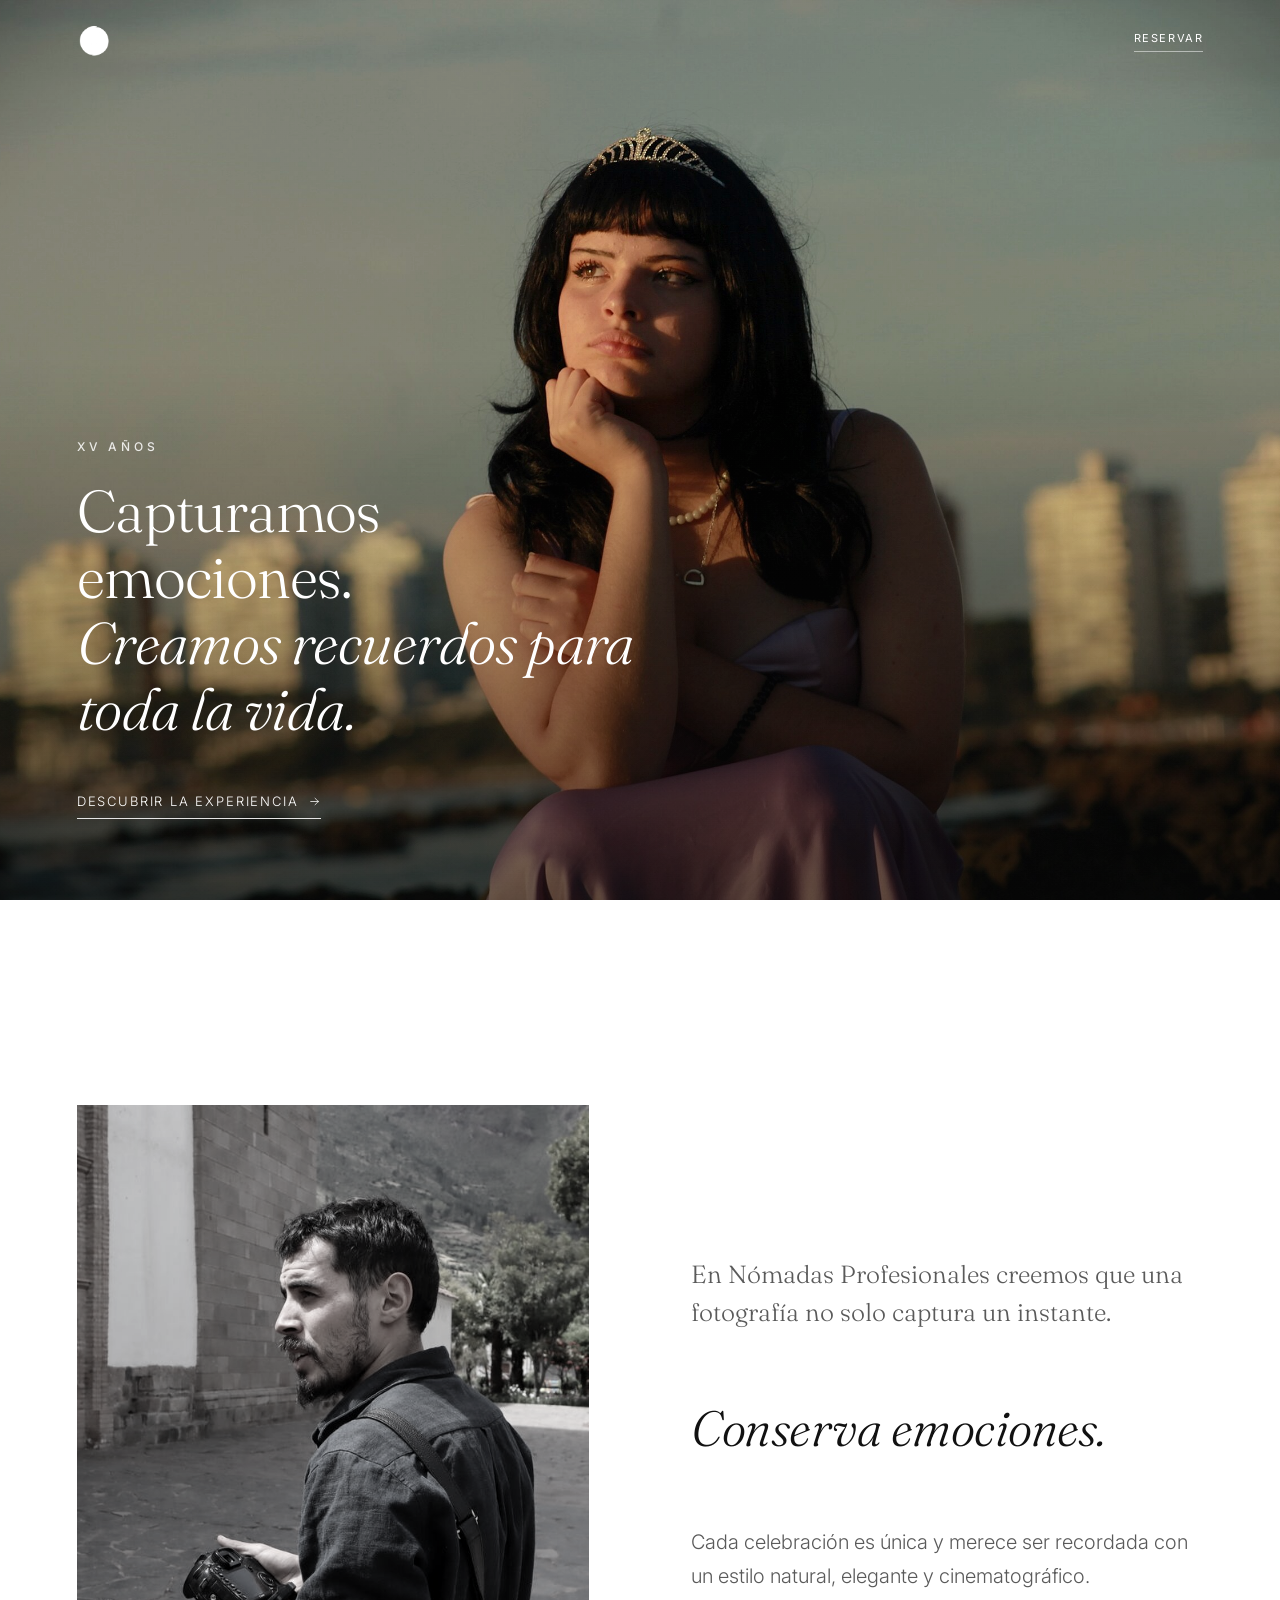
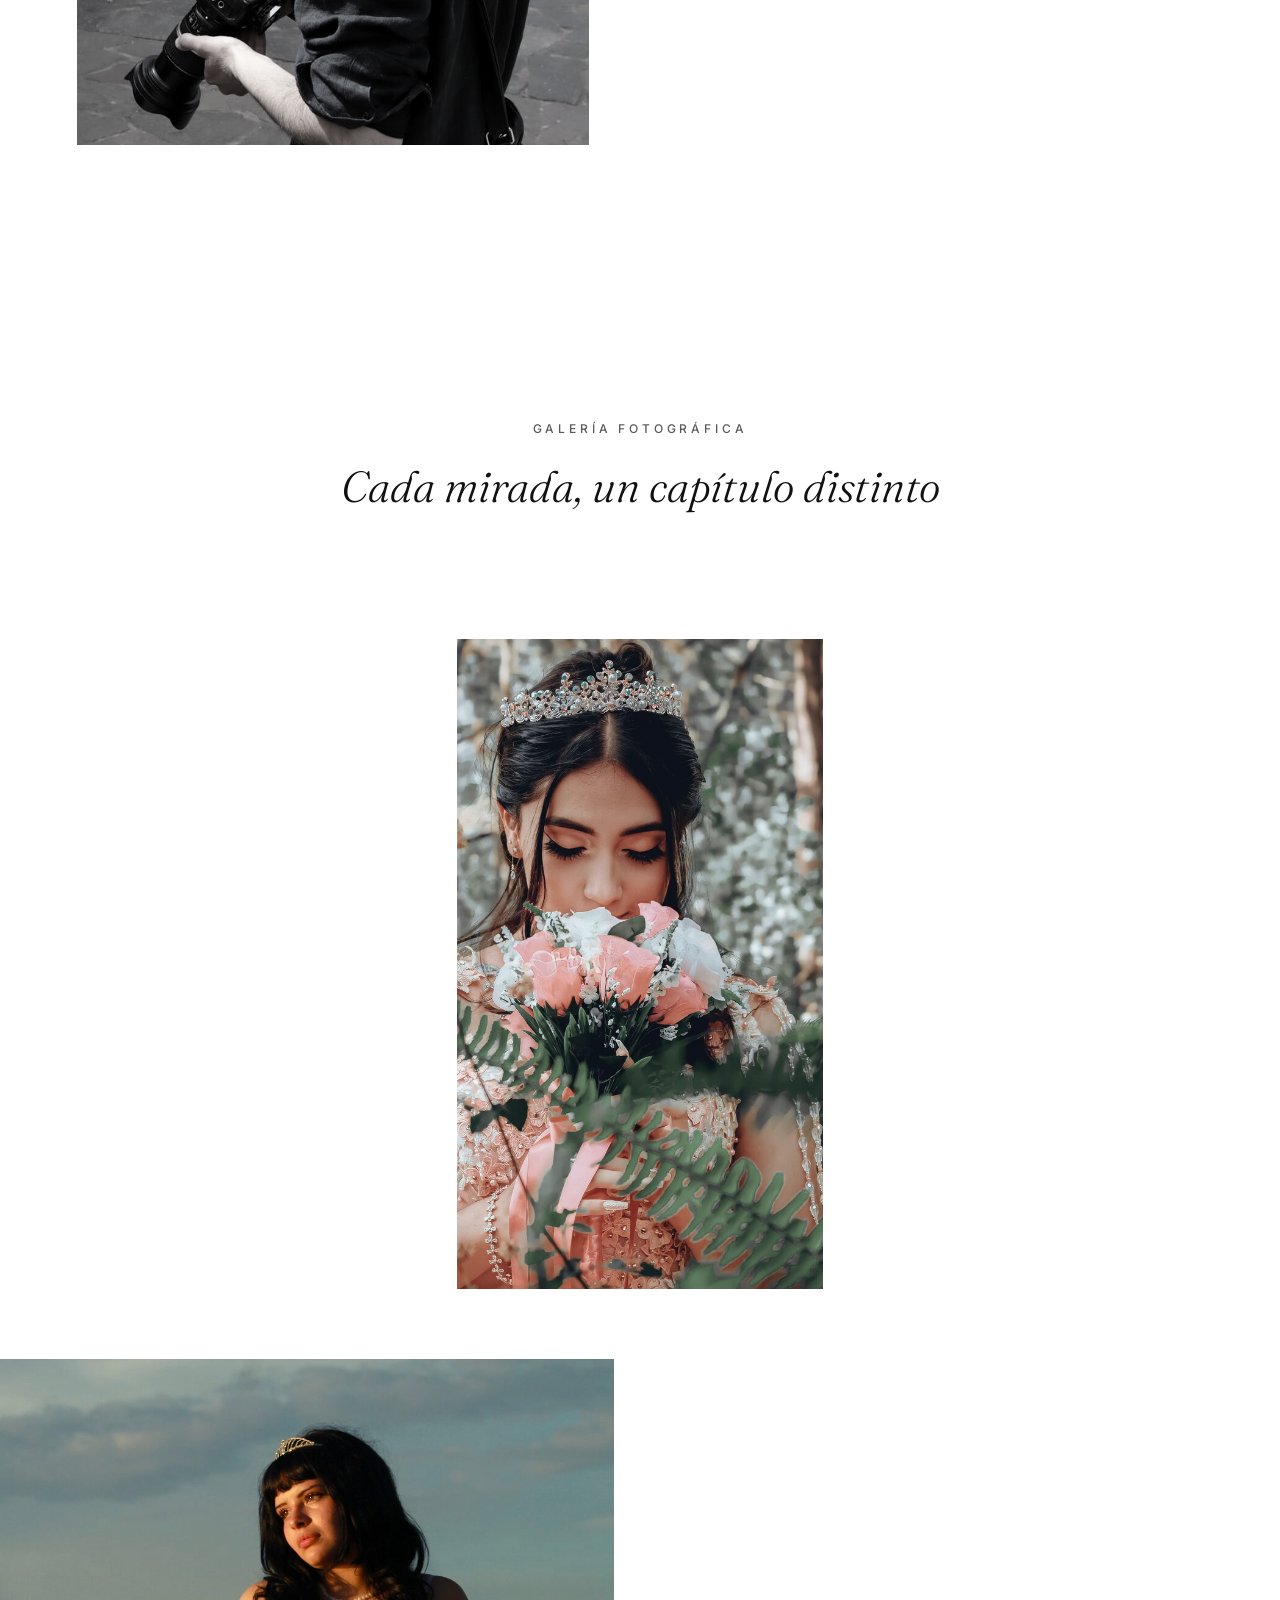
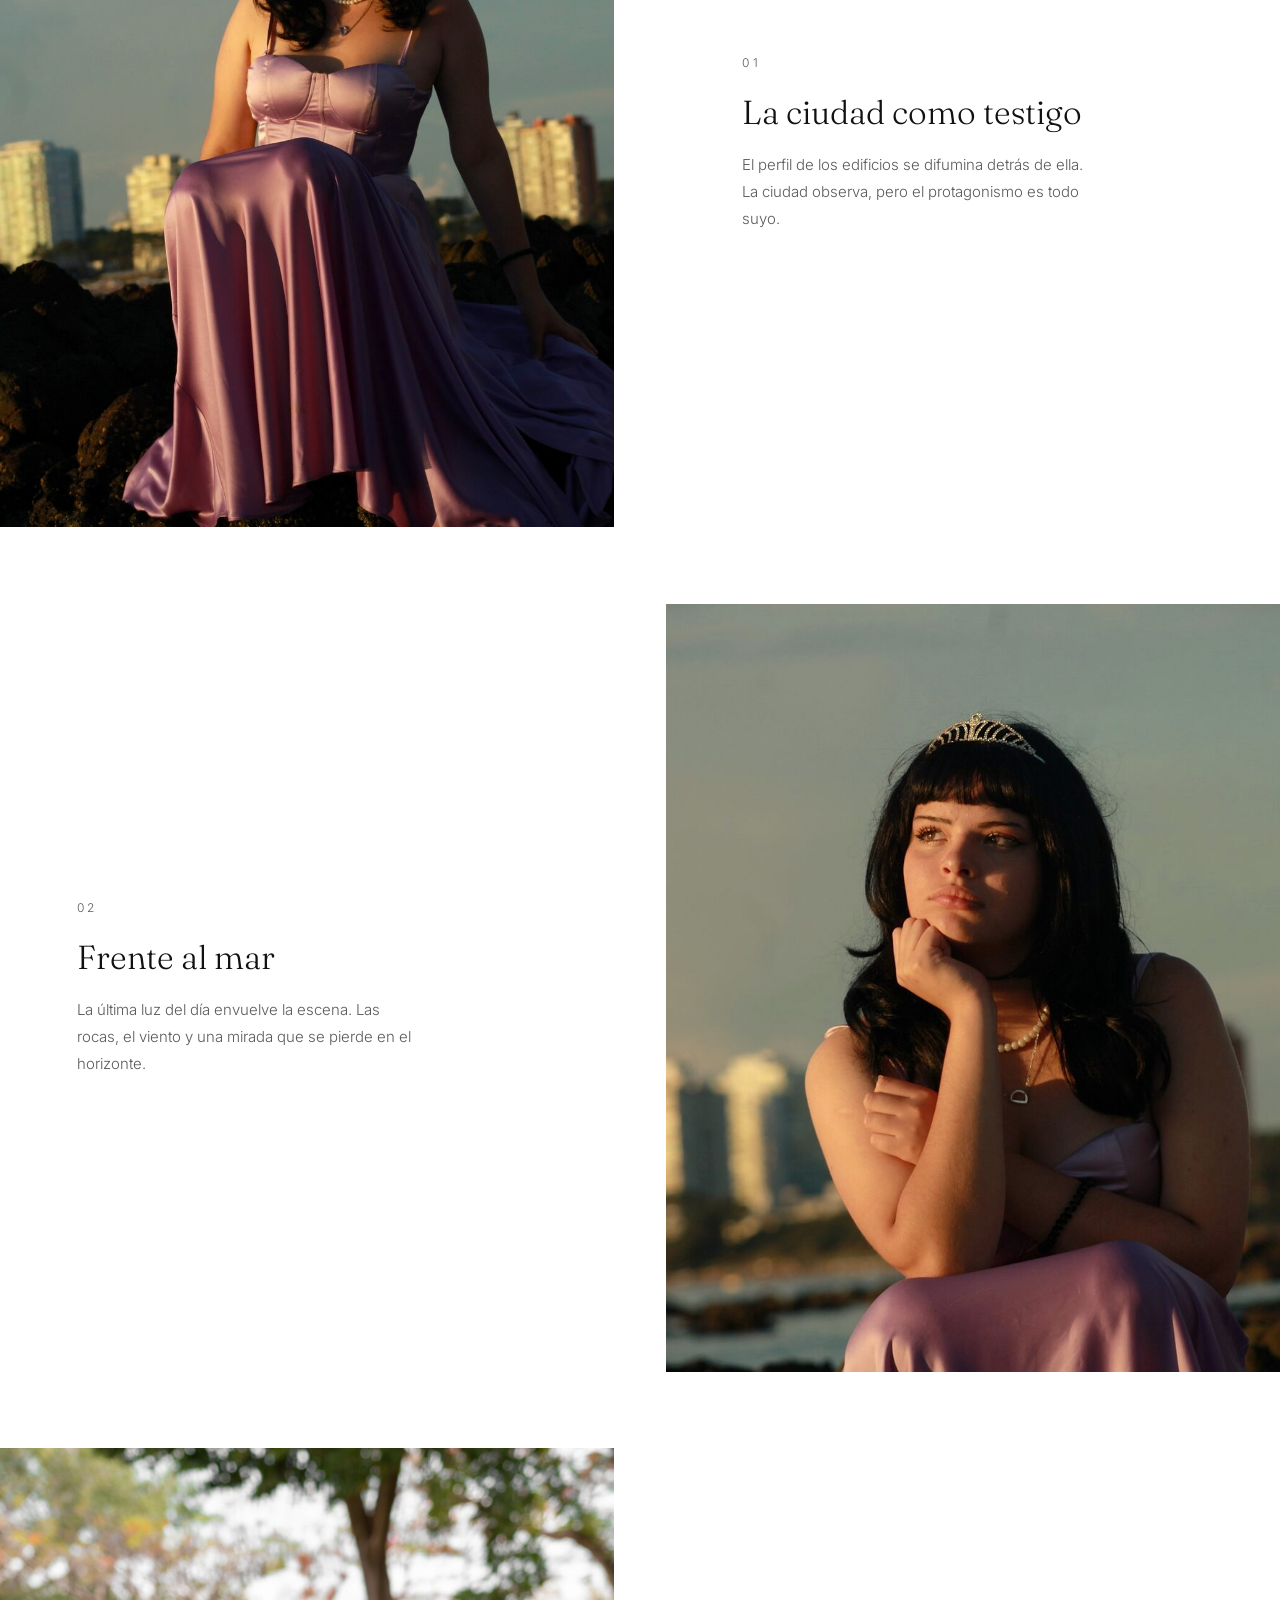
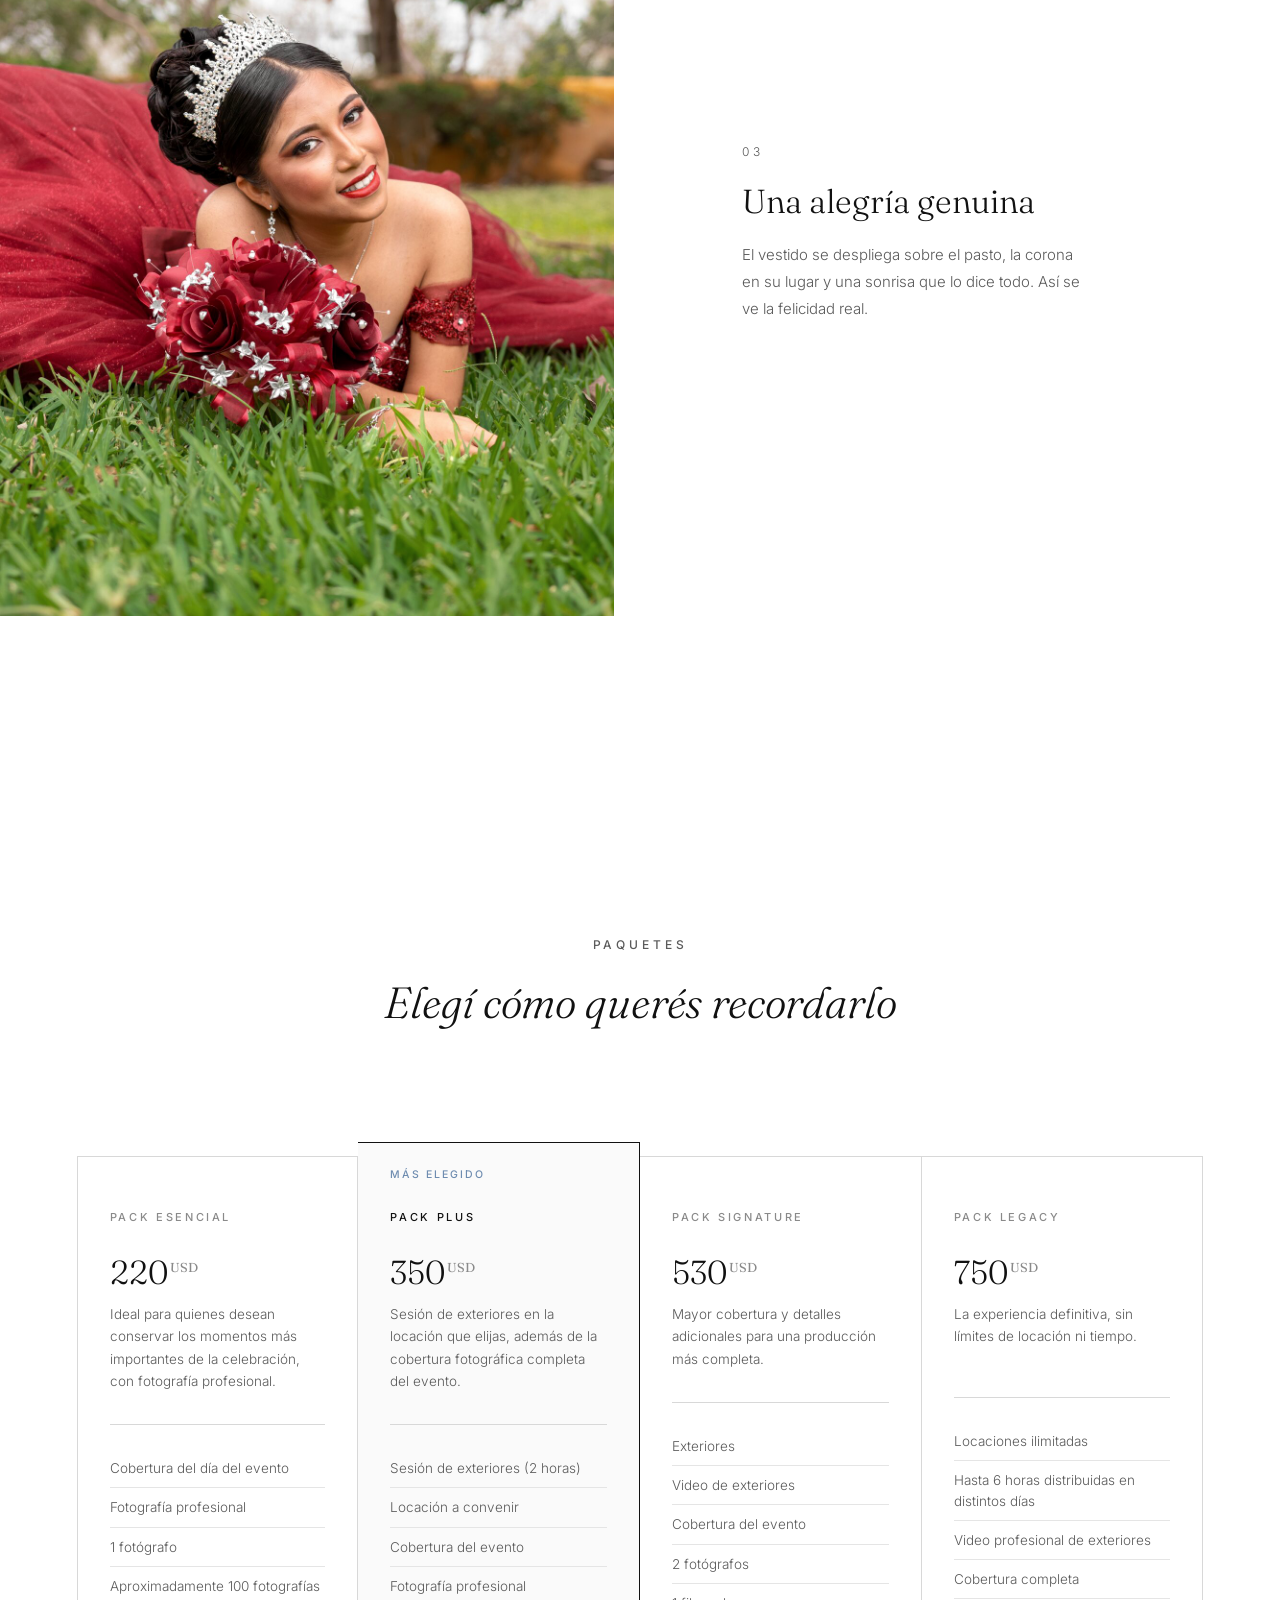
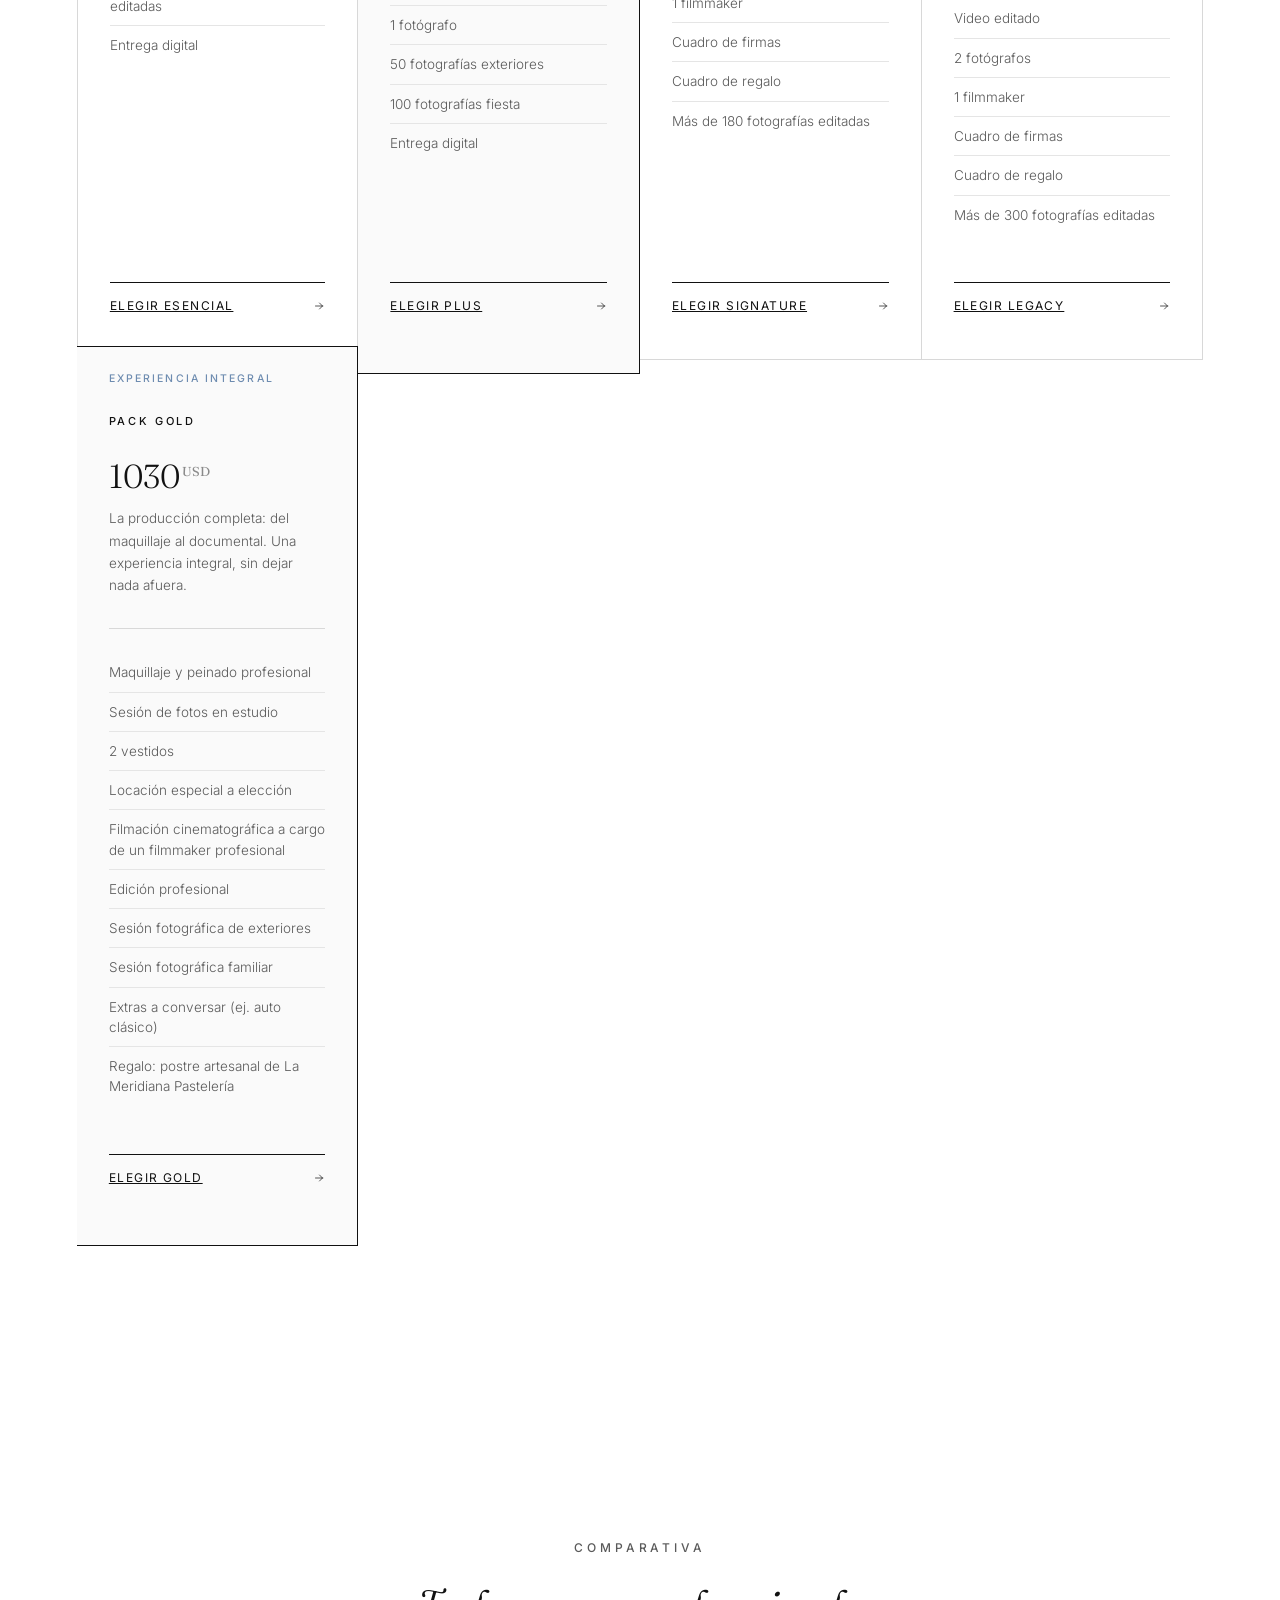
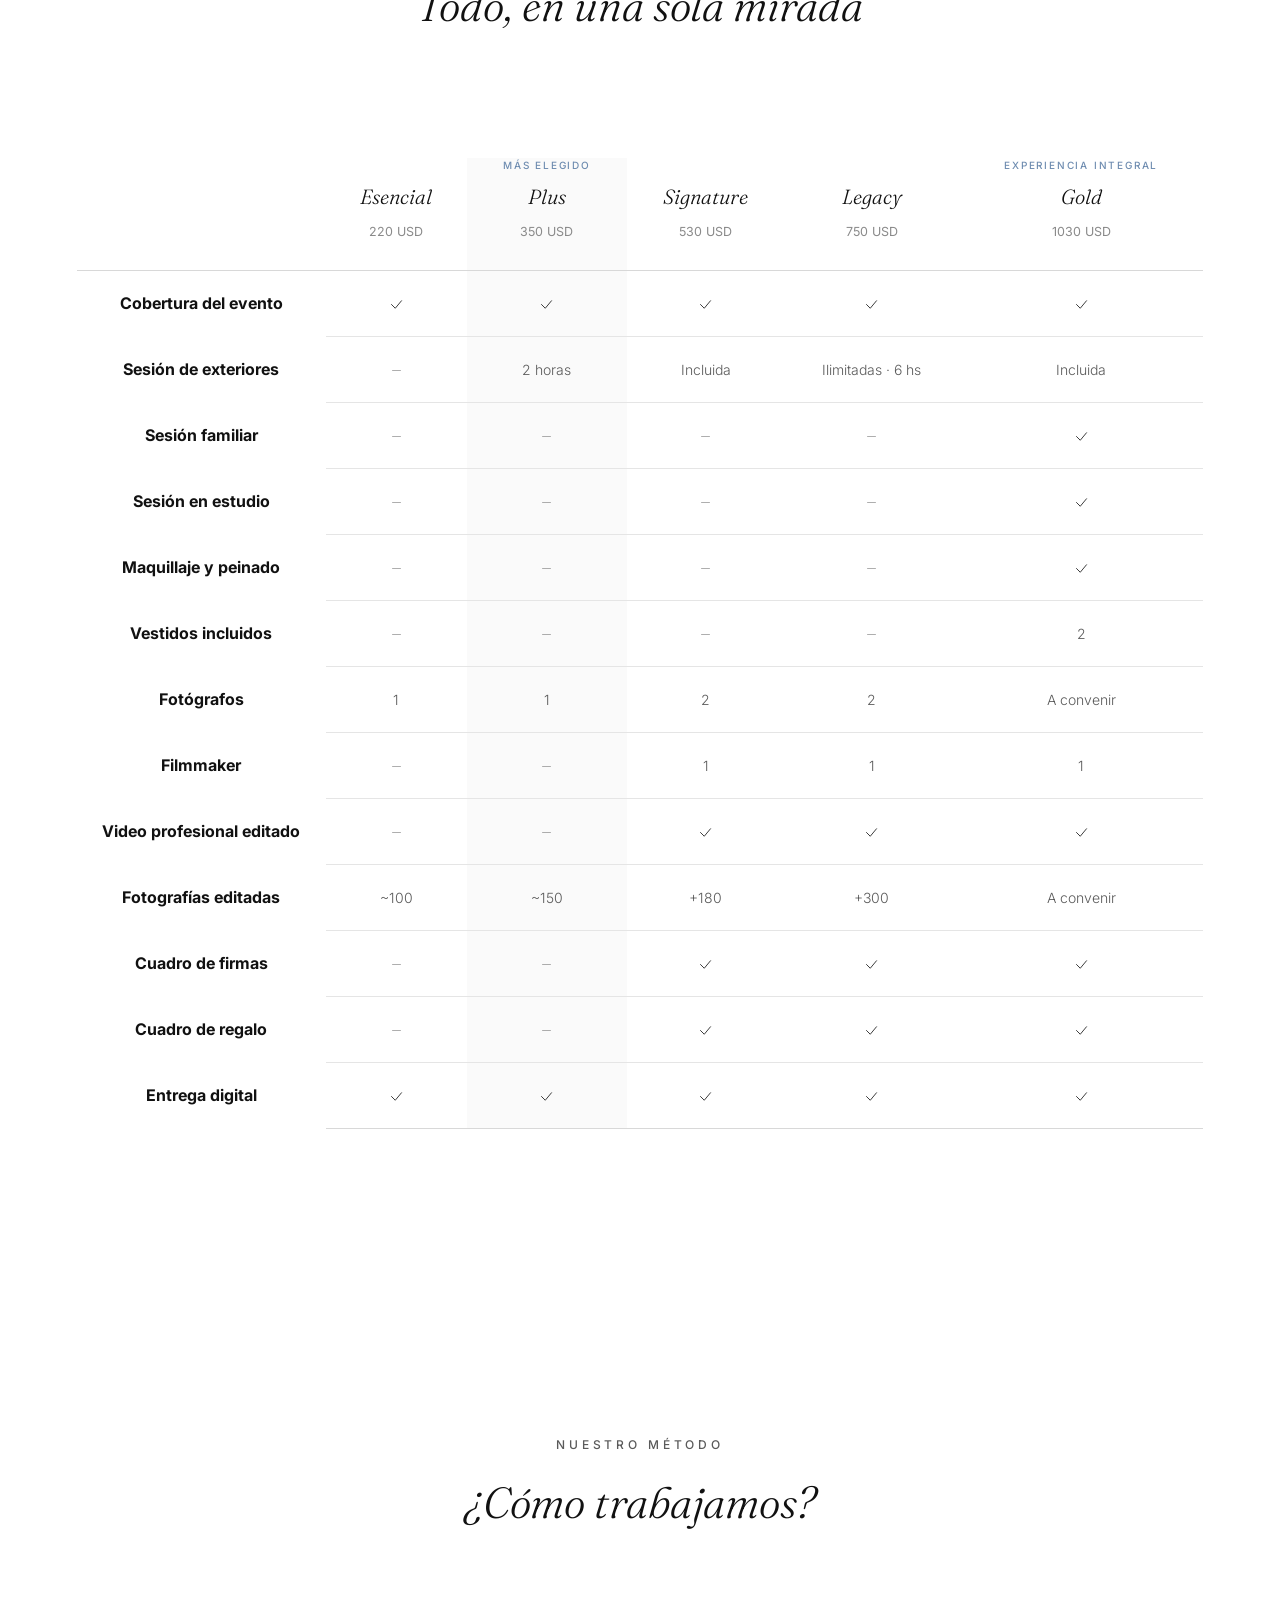
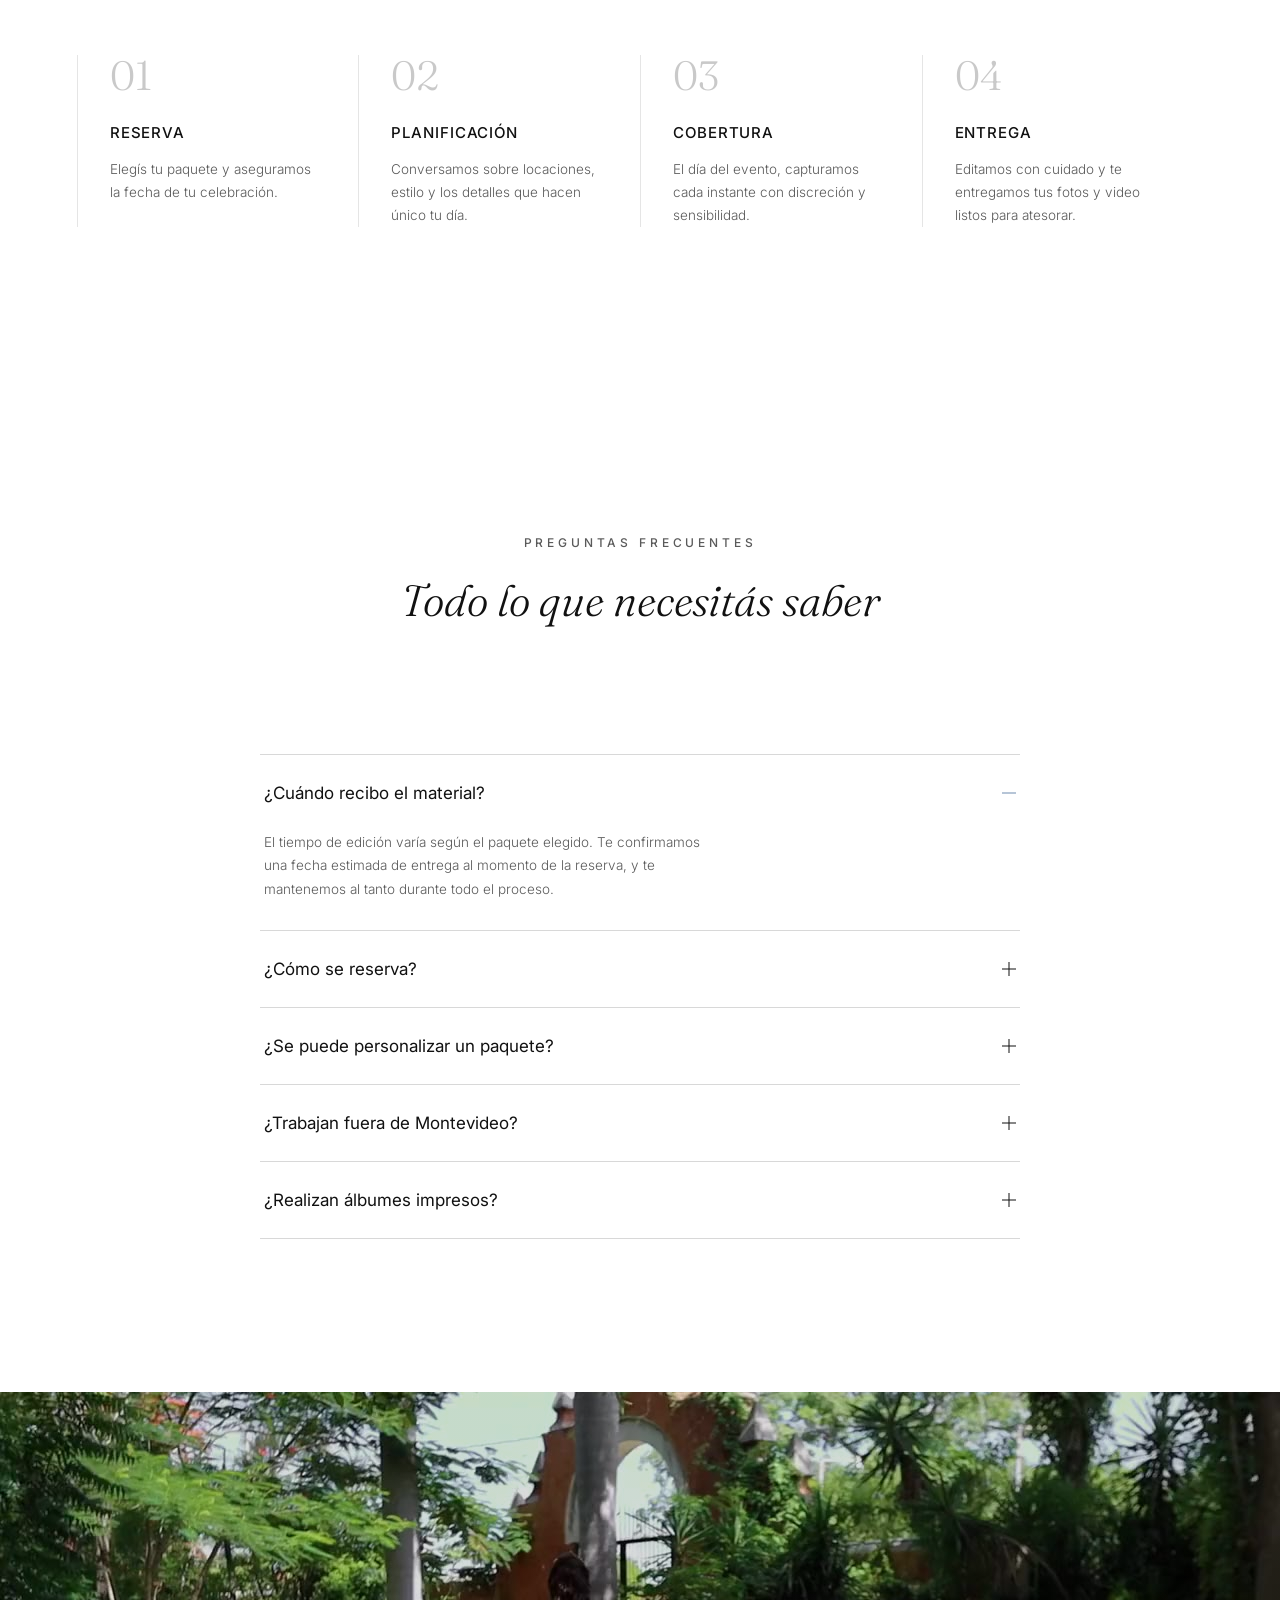
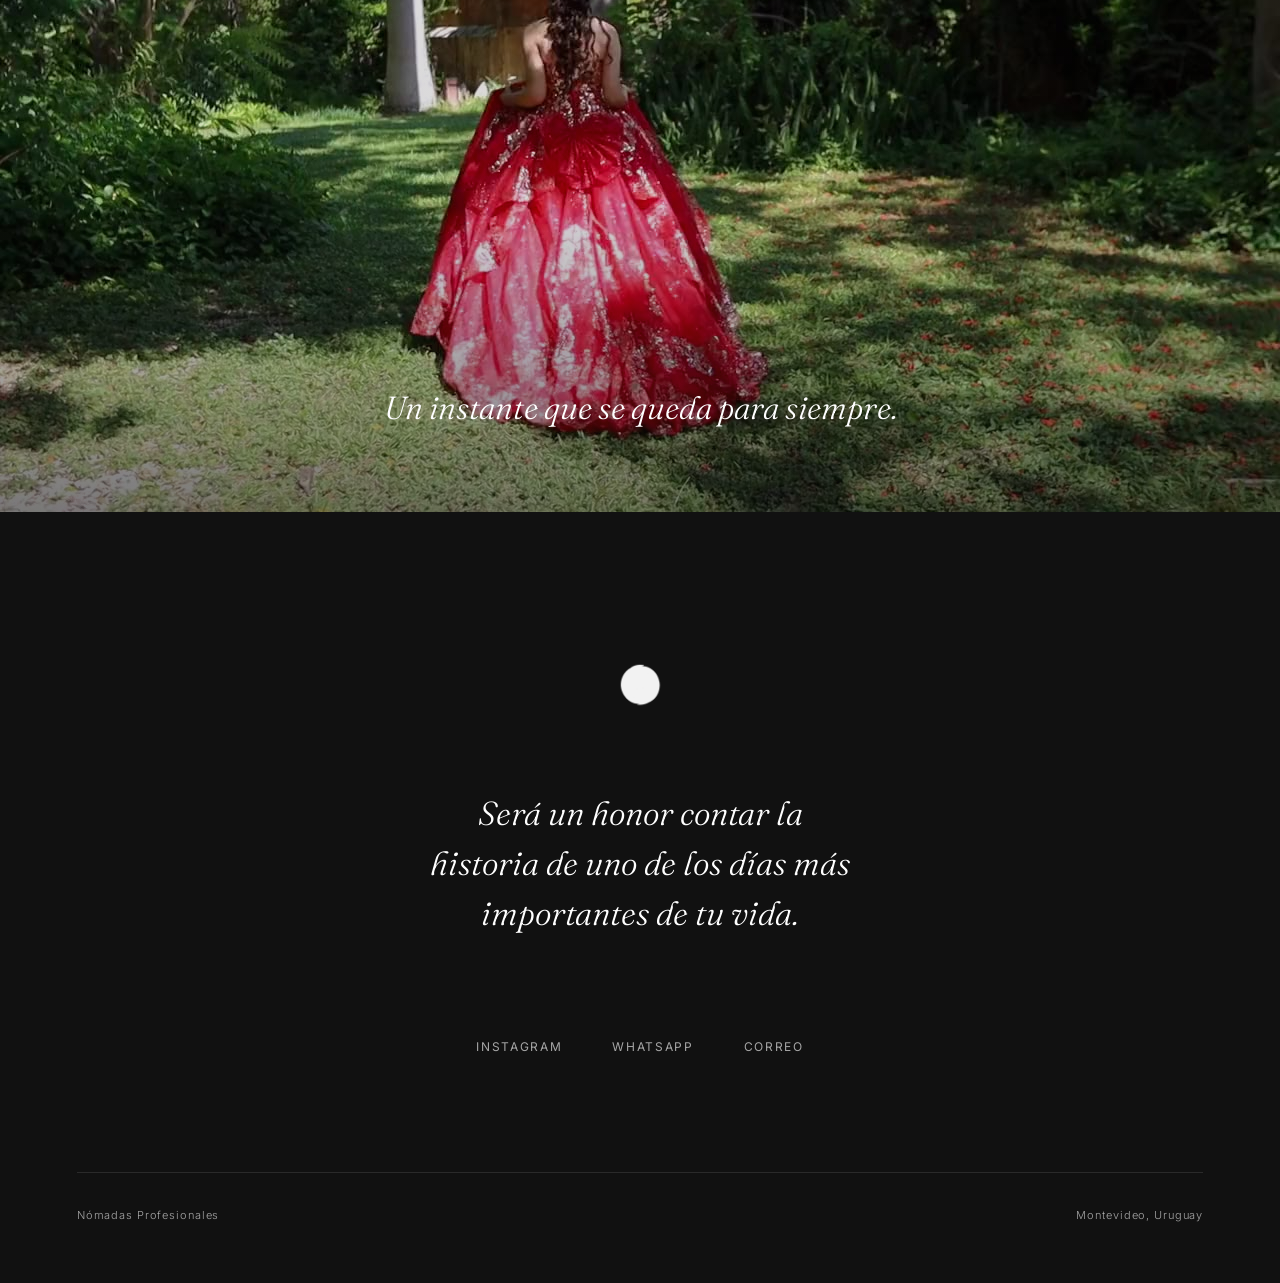
==== index (2).html @ d4f6ed9e "Add files via upload" ====
<!DOCTYPE html>
<html lang="es">
<head>
  <meta charset="UTF-8">
  <meta name="viewport" content="width=device-width, initial-scale=1.0">

  <!-- ==================== SEO ==================== -->
  <title>Nómadas Profesionales — Fotografía y Video de XV Años</title>
  <meta name="description" content="Fotografía y video profesional de XV años en Montevideo y todo Uruguay. Capturamos emociones y creamos recuerdos para toda la vida, con un estilo natural, elegante y cinematográfico.">
  <meta name="keywords" content="fotografía XV años, video XV años, quinceañera Montevideo, fotógrafo XV años Uruguay, filmmaker XV años">
  <meta name="author" content="Nómadas Profesionales">
  <link rel="canonical" href="https://www.nomadasprofesionales.com/xv-anos">

  <!-- Open Graph / redes sociales -->
  <meta property="og:type" content="website">
  <meta property="og:title" content="Nómadas Profesionales — Fotografía y Video de XV Años">
  <meta property="og:description" content="Capturamos emociones. Creamos recuerdos para toda la vida. Fotografía y video profesional de XV años, con un estilo natural, elegante y cinematográfico.">
  <meta property="og:image" content="img/hero.jpg">
  <meta property="og:locale" content="es_UY">
  <meta name="twitter:card" content="summary_large_image">

  <meta name="theme-color" content="#111111">

  <!-- ==================== Rendimiento: preconexión y fuentes ==================== -->
  <link rel="preconnect" href="https://fonts.googleapis.com">
  <link rel="preconnect" href="https://fonts.gstatic.com" crossorigin>
  <link href="https://fonts.googleapis.com/css2?family=Fraunces:ital,opsz,wght@0,9..144,300;0,9..144,400;1,9..144,300;1,9..144,400&family=Inter:wght@300;400;500&display=swap" rel="stylesheet">

  <link rel="preload" as="image" href="img/hero.jpg" fetchpriority="high">

  <link rel="stylesheet" href="css/style.css">

  <!-- ==================== Datos estructurados (SEO) ==================== -->
  <script type="application/ld+json">
  {
    "@context": "https://schema.org",
    "@type": "ProfessionalService",
    "name": "Nómadas Profesionales",
    "description": "Fotografía y video profesional de XV años, con estilo natural, elegante y cinematográfico.",
    "areaServed": {
      "@type": "City",
      "name": "Montevideo"
    },
    "serviceType": "Fotografía y video de XV años",
    "priceRange": "220 USD - 1030 USD"
  }
  </script>
</head>
<body>

  <!-- ==================== HEADER ==================== -->
  <header class="header">
    <a href="#inicio" class="header__logo" aria-label="Nómadas Profesionales — inicio">
      <img src="img/logo-black.png" alt="Nómadas Profesionales" width="34" height="34">
    </a>
    <a href="#contacto" class="header__cta">Reservar</a>
  </header>

  <main id="inicio">

    <!-- ==================== HERO ==================== -->
    <section class="hero" aria-label="Presentación">
      <img
        class="hero__imagen"
        src="img/hero.jpg"
        alt="Retrato editorial de una quinceañera al atardecer, con el horizonte de la ciudad de fondo"
        width="2400"
        height="1600"
        fetchpriority="high"
      >
      <div class="hero__velo"></div>

      <div class="hero__contenido">
        <p class="hero__eyebrow"><span>XV Años</span></p>

        <h1 class="hero__titulo">
          <span class="linea"><span>Capturamos emociones.</span></span>
          <span class="linea"><span>Creamos recuerdos para toda la vida.</span></span>
        </h1>

        <div class="hero__cta-wrap">
          <a href="#propuesta" class="boton-linea">
            Descubrir la experiencia
            <svg viewBox="0 0 24 24" fill="none" aria-hidden="true">
              <path d="M5 12H19M19 12L13 6M19 12L13 18" stroke="currentColor" stroke-width="1.4" stroke-linecap="round" stroke-linejoin="round"/>
            </svg>
          </a>
        </div>
      </div>
    </section>

    <!-- ==================== NUESTRA PROPUESTA ==================== -->
    <section class="propuesta" id="propuesta" aria-labelledby="propuesta-titulo">
      <h2 id="propuesta-titulo" class="sr-only">Nuestra propuesta</h2>

      <div class="propuesta__grid">
        <div class="propuesta__figura" data-reveal>
          <img
            src="img/about.jpg"
            alt="El fotógrafo de Nómadas Profesionales trabajando en el terreno, cámara en mano"
            width="1200"
            height="800"
            loading="lazy"
          >
        </div>

        <div class="propuesta__bloque">
          <p class="propuesta__linea propuesta__linea--intro" data-reveal>
            En Nómadas Profesionales creemos que una fotografía no solo captura un instante.
          </p>
          <p class="propuesta__linea propuesta__linea--enfasis" data-reveal>
            Conserva emociones.
          </p>
          <p class="propuesta__linea propuesta__linea--cierre" data-reveal>
            Cada celebración es única y merece ser recordada con un estilo natural, elegante y cinematográfico.
          </p>
        </div>
      </div>
    </section>

    <!-- ==================== GALERÍA FOTOGRÁFICA ==================== -->
    <section class="galeria" id="galeria" aria-labelledby="galeria-titulo">
      <div class="encabezado-seccion">
        <p class="eyebrow">Galería fotográfica</p>
        <h2 id="galeria-titulo" class="titulo-seccion">Cada mirada, un capítulo distinto</h2>
      </div>

      <!-- Otoño: una sola foto, vertical -->
      <figure class="galeria__ancha" data-reveal>
        <img src="img/gallery-08.jpg" alt="Retrato oliendo un ramo de flores entre helechos" width="1600" height="1066" loading="lazy">
      </figure>

      <!-- El video se movió a una sección propia al final de la página,
           donde se reproduce de fondo automáticamente al llegar a esa altura. -->

      <article class="galeria__entrada">
        <div class="galeria__figura" data-reveal>
          <img src="img/gallery-02.jpg" alt="Retrato frente al horizonte de la ciudad, al atardecer" width="1600" height="1245" loading="lazy">
        </div>
        <div class="galeria__texto">
          <span class="galeria__numero">01</span>
          <h3 class="galeria__titulo">La ciudad como testigo</h3>
          <p class="galeria__descripcion">El perfil de los edificios se difumina detrás de ella. La ciudad observa, pero el protagonismo es todo suyo.</p>
        </div>
      </article>

      <article class="galeria__entrada galeria__entrada--invertida">
        <div class="galeria__figura" data-reveal>
          <img src="img/gallery-04.jpg" alt="Retrato sobre las rocas de la costa, al atardecer" width="1600" height="1067" loading="lazy">
        </div>
        <div class="galeria__texto">
          <span class="galeria__numero">02</span>
          <h3 class="galeria__titulo">Frente al mar</h3>
          <p class="galeria__descripcion">La última luz del día envuelve la escena. Las rocas, el viento y una mirada que se pierde en el horizonte.</p>
        </div>
      </article>

      <article class="galeria__entrada">
        <div class="galeria__figura" data-reveal>
          <img src="img/gallery-07.jpg" alt="Retrato recostada sobre el pasto con vestido rojo, tiara y ramo" width="1280" height="1600" loading="lazy">
        </div>
        <div class="galeria__texto">
          <span class="galeria__numero">03</span>
          <h3 class="galeria__titulo">Una alegría genuina</h3>
          <p class="galeria__descripcion">El vestido se despliega sobre el pasto, la corona en su lugar y una sonrisa que lo dice todo. Así se ve la felicidad real.</p>
        </div>
      </article>
    </section>

    <!-- ==================== PAQUETES ==================== -->
    <section class="paquetes" id="paquetes" aria-labelledby="paquetes-titulo">
      <div class="encabezado-seccion">
        <p class="eyebrow">Paquetes</p>
        <h2 id="paquetes-titulo" class="titulo-seccion">Elegí cómo querés recordarlo</h2>
      </div>

      <div class="paquetes__grid">

        <article class="tarjeta">
          <p class="tarjeta__nombre">Pack Esencial</p>
          <p class="tarjeta__precio">220<sup>USD</sup></p>
          <p class="tarjeta__descripcion">Ideal para quienes desean conservar los momentos más importantes de la celebración, con fotografía profesional.</p>
          <div class="tarjeta__divisor"></div>
          <ul class="tarjeta__lista">
            <li>Cobertura del día del evento</li>
            <li>Fotografía profesional</li>
            <li>1 fotógrafo</li>
            <li>Aproximadamente 100 fotografías editadas</li>
            <li>Entrega digital</li>
          </ul>
          <a href="#contacto" class="tarjeta__cta">
            Elegir Esencial
            <svg class="icono" viewBox="0 0 24 24" fill="none" aria-hidden="true"><path d="M5 12H19M19 12L13 6M19 12L13 18" stroke="currentColor" stroke-width="1.4" stroke-linecap="round" stroke-linejoin="round"/></svg>
          </a>
        </article>

        <article class="tarjeta tarjeta--destacada">
          <span class="tarjeta__etiqueta">Más elegido</span>
          <p class="tarjeta__nombre">Pack Plus</p>
          <p class="tarjeta__precio">350<sup>USD</sup></p>
          <p class="tarjeta__descripcion">Sesión de exteriores en la locación que elijas, además de la cobertura fotográfica completa del evento.</p>
          <div class="tarjeta__divisor"></div>
          <ul class="tarjeta__lista">
            <li>Sesión de exteriores (2 horas)</li>
            <li>Locación a convenir</li>
            <li>Cobertura del evento</li>
            <li>Fotografía profesional</li>
            <li>1 fotógrafo</li>
            <li>50 fotografías exteriores</li>
            <li>100 fotografías fiesta</li>
            <li>Entrega digital</li>
          </ul>
          <a href="#contacto" class="tarjeta__cta">
            Elegir Plus
            <svg class="icono" viewBox="0 0 24 24" fill="none" aria-hidden="true"><path d="M5 12H19M19 12L13 6M19 12L13 18" stroke="currentColor" stroke-width="1.4" stroke-linecap="round" stroke-linejoin="round"/></svg>
          </a>
        </article>

        <article class="tarjeta">
          <p class="tarjeta__nombre">Pack Signature</p>
          <p class="tarjeta__precio">530<sup>USD</sup></p>
          <p class="tarjeta__descripcion">Mayor cobertura y detalles adicionales para una producción más completa.</p>
          <div class="tarjeta__divisor"></div>
          <ul class="tarjeta__lista">
            <li>Exteriores</li>
            <li>Video de exteriores</li>
            <li>Cobertura del evento</li>
            <li>2 fotógrafos</li>
            <li>1 filmmaker</li>
            <li>Cuadro de firmas</li>
            <li>Cuadro de regalo</li>
            <li>Más de 180 fotografías editadas</li>
          </ul>
          <a href="#contacto" class="tarjeta__cta">
            Elegir Signature
            <svg class="icono" viewBox="0 0 24 24" fill="none" aria-hidden="true"><path d="M5 12H19M19 12L13 6M19 12L13 18" stroke="currentColor" stroke-width="1.4" stroke-linecap="round" stroke-linejoin="round"/></svg>
          </a>
        </article>

        <article class="tarjeta">
          <p class="tarjeta__nombre">Pack Legacy</p>
          <p class="tarjeta__precio">750<sup>USD</sup></p>
          <p class="tarjeta__descripcion">La experiencia definitiva, sin límites de locación ni tiempo.</p>
          <div class="tarjeta__divisor"></div>
          <ul class="tarjeta__lista">
            <li>Locaciones ilimitadas</li>
            <li>Hasta 6 horas distribuidas en distintos días</li>
            <li>Video profesional de exteriores</li>
            <li>Cobertura completa</li>
            <li>Video editado</li>
            <li>2 fotógrafos</li>
            <li>1 filmmaker</li>
            <li>Cuadro de firmas</li>
            <li>Cuadro de regalo</li>
            <li>Más de 300 fotografías editadas</li>
          </ul>
          <a href="#contacto" class="tarjeta__cta">
            Elegir Legacy
            <svg class="icono" viewBox="0 0 24 24" fill="none" aria-hidden="true"><path d="M5 12H19M19 12L13 6M19 12L13 18" stroke="currentColor" stroke-width="1.4" stroke-linecap="round" stroke-linejoin="round"/></svg>
          </a>
        </article>

        <article class="tarjeta tarjeta--destacada">
          <span class="tarjeta__etiqueta">Experiencia integral</span>
          <p class="tarjeta__nombre">Pack Gold</p>
          <p class="tarjeta__precio">1030<sup>USD</sup></p>
          <p class="tarjeta__descripcion">La producción completa: del maquillaje al documental. Una experiencia integral, sin dejar nada afuera.</p>
          <div class="tarjeta__divisor"></div>
          <ul class="tarjeta__lista">
            <li>Maquillaje y peinado profesional</li>
            <li>Sesión de fotos en estudio</li>
            <li>2 vestidos</li>
            <li>Locación especial a elección</li>
            <li>Filmación cinematográfica a cargo de un filmmaker profesional</li>
            <li>Edición profesional</li>
            <li>Sesión fotográfica de exteriores</li>
            <li>Sesión fotográfica familiar</li>
            <li>Extras a conversar (ej. auto clásico)</li>
            <li>Regalo: postre artesanal de La Meridiana Pastelería</li>
          </ul>
          <a href="#contacto" class="tarjeta__cta">
            Elegir Gold
            <svg class="icono" viewBox="0 0 24 24" fill="none" aria-hidden="true"><path d="M5 12H19M19 12L13 6M19 12L13 18" stroke="currentColor" stroke-width="1.4" stroke-linecap="round" stroke-linejoin="round"/></svg>
          </a>
        </article>

      </div>
    </section>

    <!-- ==================== COMPARATIVA ==================== -->
    <section class="comparativa" id="comparativa" aria-labelledby="comparativa-titulo">
      <div class="encabezado-seccion">
        <p class="eyebrow">Comparativa</p>
        <h2 id="comparativa-titulo" class="titulo-seccion">Todo, en una sola mirada</h2>
      </div>

      <div class="comparativa__wrap">
        <table class="tabla-comparativa">
          <caption class="sr-only">Comparación de características entre los cinco paquetes de fotografía y video de XV años</caption>
          <thead>
            <tr>
              <th scope="col"></th>
              <th scope="col">
                <div class="th-interior">
                  <span class="th-etiqueta"></span>
                  <span class="th-nombre">Esencial</span>
                  <span class="th-precio">220 USD</span>
                </div>
              </th>
              <th scope="col" class="col-plus">
                <div class="th-interior">
                  <span class="th-etiqueta">Más elegido</span>
                  <span class="th-nombre">Plus</span>
                  <span class="th-precio">350 USD</span>
                </div>
              </th>
              <th scope="col">
                <div class="th-interior">
                  <span class="th-etiqueta"></span>
                  <span class="th-nombre">Signature</span>
                  <span class="th-precio">530 USD</span>
                </div>
              </th>
              <th scope="col">
                <div class="th-interior">
                  <span class="th-etiqueta"></span>
                  <span class="th-nombre">Legacy</span>
                  <span class="th-precio">750 USD</span>
                </div>
              </th>
              <th scope="col">
                <div class="th-interior">
                  <span class="th-etiqueta">Experiencia integral</span>
                  <span class="th-nombre">Gold</span>
                  <span class="th-precio">1030 USD</span>
                </div>
              </th>
            </tr>
          </thead>
          <tbody>
            <tr>
              <th scope="row">Cobertura del evento</th>
              <td><svg class="icono icono--check" viewBox="0 0 24 24" aria-label="Incluido"><polyline points="4 12 10 18 20 6"/></svg></td>
              <td class="col-plus"><svg class="icono icono--check" viewBox="0 0 24 24" aria-label="Incluido"><polyline points="4 12 10 18 20 6"/></svg></td>
              <td><svg class="icono icono--check" viewBox="0 0 24 24" aria-label="Incluido"><polyline points="4 12 10 18 20 6"/></svg></td>
              <td><svg class="icono icono--check" viewBox="0 0 24 24" aria-label="Incluido"><polyline points="4 12 10 18 20 6"/></svg></td>
              <td><svg class="icono icono--check" viewBox="0 0 24 24" aria-label="Incluido"><polyline points="4 12 10 18 20 6"/></svg></td>
            </tr>
            <tr>
              <th scope="row">Sesión de exteriores</th>
              <td><svg class="icono icono--guion" viewBox="0 0 24 24" aria-label="No incluido"><line x1="5" y1="12" x2="19" y2="12"/></svg></td>
              <td class="col-plus">2 horas</td>
              <td>Incluida</td>
              <td>Ilimitadas · 6 hs</td>
              <td>Incluida</td>
            </tr>
            <tr>
              <th scope="row">Sesión familiar</th>
              <td><svg class="icono icono--guion" viewBox="0 0 24 24" aria-label="No incluido"><line x1="5" y1="12" x2="19" y2="12"/></svg></td>
              <td class="col-plus"><svg class="icono icono--guion" viewBox="0 0 24 24" aria-label="No incluido"><line x1="5" y1="12" x2="19" y2="12"/></svg></td>
              <td><svg class="icono icono--guion" viewBox="0 0 24 24" aria-label="No incluido"><line x1="5" y1="12" x2="19" y2="12"/></svg></td>
              <td><svg class="icono icono--guion" viewBox="0 0 24 24" aria-label="No incluido"><line x1="5" y1="12" x2="19" y2="12"/></svg></td>
              <td><svg class="icono icono--check" viewBox="0 0 24 24" aria-label="Incluido"><polyline points="4 12 10 18 20 6"/></svg></td>
            </tr>
            <tr>
              <th scope="row">Sesión en estudio</th>
              <td><svg class="icono icono--guion" viewBox="0 0 24 24" aria-label="No incluido"><line x1="5" y1="12" x2="19" y2="12"/></svg></td>
              <td class="col-plus"><svg class="icono icono--guion" viewBox="0 0 24 24" aria-label="No incluido"><line x1="5" y1="12" x2="19" y2="12"/></svg></td>
              <td><svg class="icono icono--guion" viewBox="0 0 24 24" aria-label="No incluido"><line x1="5" y1="12" x2="19" y2="12"/></svg></td>
              <td><svg class="icono icono--guion" viewBox="0 0 24 24" aria-label="No incluido"><line x1="5" y1="12" x2="19" y2="12"/></svg></td>
              <td><svg class="icono icono--check" viewBox="0 0 24 24" aria-label="Incluido"><polyline points="4 12 10 18 20 6"/></svg></td>
            </tr>
            <tr>
              <th scope="row">Maquillaje y peinado</th>
              <td><svg class="icono icono--guion" viewBox="0 0 24 24" aria-label="No incluido"><line x1="5" y1="12" x2="19" y2="12"/></svg></td>
              <td class="col-plus"><svg class="icono icono--guion" viewBox="0 0 24 24" aria-label="No incluido"><line x1="5" y1="12" x2="19" y2="12"/></svg></td>
              <td><svg class="icono icono--guion" viewBox="0 0 24 24" aria-label="No incluido"><line x1="5" y1="12" x2="19" y2="12"/></svg></td>
              <td><svg class="icono icono--guion" viewBox="0 0 24 24" aria-label="No incluido"><line x1="5" y1="12" x2="19" y2="12"/></svg></td>
              <td><svg class="icono icono--check" viewBox="0 0 24 24" aria-label="Incluido"><polyline points="4 12 10 18 20 6"/></svg></td>
            </tr>
            <tr>
              <th scope="row">Vestidos incluidos</th>
              <td><svg class="icono icono--guion" viewBox="0 0 24 24" aria-label="No incluido"><line x1="5" y1="12" x2="19" y2="12"/></svg></td>
              <td class="col-plus"><svg class="icono icono--guion" viewBox="0 0 24 24" aria-label="No incluido"><line x1="5" y1="12" x2="19" y2="12"/></svg></td>
              <td><svg class="icono icono--guion" viewBox="0 0 24 24" aria-label="No incluido"><line x1="5" y1="12" x2="19" y2="12"/></svg></td>
              <td><svg class="icono icono--guion" viewBox="0 0 24 24" aria-label="No incluido"><line x1="5" y1="12" x2="19" y2="12"/></svg></td>
              <td>2</td>
            </tr>
            <tr>
              <th scope="row">Fotógrafos</th>
              <td>1</td>
              <td class="col-plus">1</td>
              <td>2</td>
              <td>2</td>
              <td>A convenir</td>
            </tr>
            <tr>
              <th scope="row">Filmmaker</th>
              <td><svg class="icono icono--guion" viewBox="0 0 24 24" aria-label="No incluido"><line x1="5" y1="12" x2="19" y2="12"/></svg></td>
              <td class="col-plus"><svg class="icono icono--guion" viewBox="0 0 24 24" aria-label="No incluido"><line x1="5" y1="12" x2="19" y2="12"/></svg></td>
              <td>1</td>
              <td>1</td>
              <td>1</td>
            </tr>
            <tr>
              <th scope="row">Video profesional editado</th>
              <td><svg class="icono icono--guion" viewBox="0 0 24 24" aria-label="No incluido"><line x1="5" y1="12" x2="19" y2="12"/></svg></td>
              <td class="col-plus"><svg class="icono icono--guion" viewBox="0 0 24 24" aria-label="No incluido"><line x1="5" y1="12" x2="19" y2="12"/></svg></td>
              <td><svg class="icono icono--check" viewBox="0 0 24 24" aria-label="Incluido"><polyline points="4 12 10 18 20 6"/></svg></td>
              <td><svg class="icono icono--check" viewBox="0 0 24 24" aria-label="Incluido"><polyline points="4 12 10 18 20 6"/></svg></td>
              <td><svg class="icono icono--check" viewBox="0 0 24 24" aria-label="Incluido"><polyline points="4 12 10 18 20 6"/></svg></td>
            </tr>
            <tr>
              <th scope="row">Fotografías editadas</th>
              <td>~100</td>
              <td class="col-plus">~150</td>
              <td>+180</td>
              <td>+300</td>
              <td>A convenir</td>
            </tr>
            <tr>
              <th scope="row">Cuadro de firmas</th>
              <td><svg class="icono icono--guion" viewBox="0 0 24 24" aria-label="No incluido"><line x1="5" y1="12" x2="19" y2="12"/></svg></td>
              <td class="col-plus"><svg class="icono icono--guion" viewBox="0 0 24 24" aria-label="No incluido"><line x1="5" y1="12" x2="19" y2="12"/></svg></td>
              <td><svg class="icono icono--check" viewBox="0 0 24 24" aria-label="Incluido"><polyline points="4 12 10 18 20 6"/></svg></td>
              <td><svg class="icono icono--check" viewBox="0 0 24 24" aria-label="Incluido"><polyline points="4 12 10 18 20 6"/></svg></td>
              <td><svg class="icono icono--check" viewBox="0 0 24 24" aria-label="Incluido"><polyline points="4 12 10 18 20 6"/></svg></td>
            </tr>
            <tr>
              <th scope="row">Cuadro de regalo</th>
              <td><svg class="icono icono--guion" viewBox="0 0 24 24" aria-label="No incluido"><line x1="5" y1="12" x2="19" y2="12"/></svg></td>
              <td class="col-plus"><svg class="icono icono--guion" viewBox="0 0 24 24" aria-label="No incluido"><line x1="5" y1="12" x2="19" y2="12"/></svg></td>
              <td><svg class="icono icono--check" viewBox="0 0 24 24" aria-label="Incluido"><polyline points="4 12 10 18 20 6"/></svg></td>
              <td><svg class="icono icono--check" viewBox="0 0 24 24" aria-label="Incluido"><polyline points="4 12 10 18 20 6"/></svg></td>
              <td><svg class="icono icono--check" viewBox="0 0 24 24" aria-label="Incluido"><polyline points="4 12 10 18 20 6"/></svg></td>
            </tr>
            <tr>
              <th scope="row">Entrega digital</th>
              <td><svg class="icono icono--check" viewBox="0 0 24 24" aria-label="Incluido"><polyline points="4 12 10 18 20 6"/></svg></td>
              <td class="col-plus"><svg class="icono icono--check" viewBox="0 0 24 24" aria-label="Incluido"><polyline points="4 12 10 18 20 6"/></svg></td>
              <td><svg class="icono icono--check" viewBox="0 0 24 24" aria-label="Incluido"><polyline points="4 12 10 18 20 6"/></svg></td>
              <td><svg class="icono icono--check" viewBox="0 0 24 24" aria-label="Incluido"><polyline points="4 12 10 18 20 6"/></svg></td>
              <td><svg class="icono icono--check" viewBox="0 0 24 24" aria-label="Incluido"><polyline points="4 12 10 18 20 6"/></svg></td>
            </tr>
          </tbody>
        </table>
      </div>
    </section>

    <!-- ==================== ¿CÓMO TRABAJAMOS? ==================== -->
    <section class="proceso" id="proceso" aria-labelledby="proceso-titulo">
      <div class="encabezado-seccion">
        <p class="eyebrow">Nuestro método</p>
        <h2 id="proceso-titulo" class="titulo-seccion">¿Cómo trabajamos?</h2>
      </div>

      <div class="proceso__grid">
        <div class="paso" data-reveal>
          <p class="paso__numero">01</p>
          <p class="paso__titulo">Reserva</p>
          <p class="paso__texto">Elegís tu paquete y aseguramos la fecha de tu celebración.</p>
        </div>
        <div class="paso" data-reveal>
          <p class="paso__numero">02</p>
          <p class="paso__titulo">Planificación</p>
          <p class="paso__texto">Conversamos sobre locaciones, estilo y los detalles que hacen único tu día.</p>
        </div>
        <div class="paso" data-reveal>
          <p class="paso__numero">03</p>
          <p class="paso__titulo">Cobertura</p>
          <p class="paso__texto">El día del evento, capturamos cada instante con discreción y sensibilidad.</p>
        </div>
        <div class="paso" data-reveal>
          <p class="paso__numero">04</p>
          <p class="paso__titulo">Entrega</p>
          <p class="paso__texto">Editamos con cuidado y te entregamos tus fotos y video listos para atesorar.</p>
        </div>
      </div>
    </section>

    <!-- ==================== PREGUNTAS FRECUENTES ==================== -->
    <section class="faq" id="faq" aria-labelledby="faq-titulo">
      <div class="encabezado-seccion">
        <p class="eyebrow">Preguntas frecuentes</p>
        <h2 id="faq-titulo" class="titulo-seccion">Todo lo que necesitás saber</h2>
      </div>

      <div class="faq__lista">

        <div class="faq__item is-open">
          <h3>
            <button class="faq__pregunta" aria-expanded="true" aria-controls="respuesta-1" id="pregunta-1">
              <span class="faq__texto-pregunta">¿Cuándo recibo el material?</span>
              <span class="faq__signo" aria-hidden="true"></span>
            </button>
          </h3>
          <div class="faq__respuesta" id="respuesta-1" role="region" aria-labelledby="pregunta-1">
            <div class="faq__respuesta-interior">
              <p>El tiempo de edición varía según el paquete elegido. Te confirmamos una fecha estimada de entrega al momento de la reserva, y te mantenemos al tanto durante todo el proceso.</p>
            </div>
          </div>
        </div>

        <div class="faq__item">
          <h3>
            <button class="faq__pregunta" aria-expanded="false" aria-controls="respuesta-2" id="pregunta-2">
              <span class="faq__texto-pregunta">¿Cómo se reserva?</span>
              <span class="faq__signo" aria-hidden="true"></span>
            </button>
          </h3>
          <div class="faq__respuesta" id="respuesta-2" role="region" aria-labelledby="pregunta-2">
            <div class="faq__respuesta-interior">
              <p>Escribinos contándonos la fecha y el estilo que imaginás para tu celebración. Coordinamos una breve llamada o reunión, y la fecha queda asegurada con una seña.</p>
            </div>
          </div>
        </div>

        <div class="faq__item">
          <h3>
            <button class="faq__pregunta" aria-expanded="false" aria-controls="respuesta-3" id="pregunta-3">
              <span class="faq__texto-pregunta">¿Se puede personalizar un paquete?</span>
              <span class="faq__signo" aria-hidden="true"></span>
            </button>
          </h3>
          <div class="faq__respuesta" id="respuesta-3" role="region" aria-labelledby="pregunta-3">
            <div class="faq__respuesta-interior">
              <p>Sí. Los paquetes son un punto de partida — podemos ajustar horas de cobertura, cantidad de fotógrafos o agregar servicios puntuales según lo que necesites.</p>
            </div>
          </div>
        </div>

        <div class="faq__item">
          <h3>
            <button class="faq__pregunta" aria-expanded="false" aria-controls="respuesta-4" id="pregunta-4">
              <span class="faq__texto-pregunta">¿Trabajan fuera de Montevideo?</span>
              <span class="faq__signo" aria-hidden="true"></span>
            </button>
          </h3>
          <div class="faq__respuesta" id="respuesta-4" role="region" aria-labelledby="pregunta-4">
            <div class="faq__respuesta-interior">
              <p>Sí, viajamos dentro y fuera de Montevideo. Si tu evento es en el interior o en otro país, escribinos para coordinar los detalles del traslado.</p>
            </div>
          </div>
        </div>

        <div class="faq__item">
          <h3>
            <button class="faq__pregunta" aria-expanded="false" aria-controls="respuesta-5" id="pregunta-5">
              <span class="faq__texto-pregunta">¿Realizan álbumes impresos?</span>
              <span class="faq__signo" aria-hidden="true"></span>
            </button>
          </h3>
          <div class="faq__respuesta" id="respuesta-5" role="region" aria-labelledby="pregunta-5">
            <div class="faq__respuesta-interior">
              <p>Sí, ofrecemos álbumes impresos de alta calidad como servicio adicional. Te mostramos las opciones de formato y papel una vez seleccionadas las fotos finales.</p>
            </div>
          </div>
        </div>

      </div>
    </section>

  </main>

  <!-- ==================== VIDEO DE CIERRE ==================== -->
  <!-- Se reproduce de fondo, en loop y sin sonido, únicamente mientras
       está visible en pantalla (ver inicializarVideoCierre en js/main.js).
       Reemplazar el <source> por tu archivo real cuando lo tengas. -->
  <section class="video-cierre" aria-label="Video destacado">
    <video
      class="video-cierre__media"
      poster="img/video-poster.jpg"
      muted
      loop
      playsinline
      preload="none"
    >
      <source src="img/video-destacado.mp4" type="video/mp4">
    </video>
    <div class="video-cierre__velo"></div>

    <p class="video-cierre__frase" data-reveal>Un instante que se queda para siempre.</p>
  </section>

  <!-- ==================== CONTACTO / FOOTER ==================== -->
  <footer class="footer" id="contacto" role="contentinfo">
    <img class="footer__logo" src="img/logo-white.png" alt="Nómadas Profesionales" width="46" height="46" loading="lazy">

    <p class="footer__frase">Será un honor contar la historia de uno de los días más importantes de tu vida.</p>

    <nav class="footer__enlaces" aria-label="Redes y contacto">
      <a class="footer__enlace" href="https://instagram.com/" target="_blank" rel="noopener noreferrer">Instagram</a>
      <a class="footer__enlace" href="https://wa.me/598XXXXXXXX" target="_blank" rel="noopener noreferrer">WhatsApp</a>
      <a class="footer__enlace" href="mailto:hola@nomadasprofesionales.com">Correo</a>
    </nav>

    <div class="footer__base">
      <span class="footer__marca">Nómadas Profesionales</span>
      <span class="footer__lugar">Montevideo, Uruguay</span>
    </div>
  </footer>

  <script src="js/main.js" defer></script>
</body>
</html>
---- css/style.css ----
/* ==========================================================================
   NÓMADAS PROFESIONALES — XV AÑOS
   Hoja de estilos principal
   Sistema: variables CSS, mobile-first, sin frameworks
   ========================================================================== */

/* --------------------------------------------------------------------------
   1. VARIABLES GLOBALES (Design Tokens)
   -------------------------------------------------------------------------- */
:root {
  /* Color */
  --color-black: #111111;          /* nunca negro puro: más cálido junto a las fotos */
  --color-white: #FFFFFF;
  --color-gray-text: #5A5A5A;      /* texto de cuerpo sobre blanco */
  --color-gray-muted: #8A8A8A;     /* texto secundario / metadatos */
  --color-gray-light: #E5E5E5;     /* líneas y separadores suaves */
  --color-gray-line-strong: #D8D8D8;
  --color-gray-panel: #FAFAFA;     /* fondo del paquete destacado */
  --color-blue-accent: #6E8CB0;    /* único acento de color de todo el sitio */
  --color-footer-bg: #111111;
  --color-footer-line: #2A2A2A;
  --color-footer-text: #A6A6A6;

  /* Tipografía */
  --font-display: 'Fraunces', Georgia, serif;
  --font-body: 'Inter', -apple-system, BlinkMacSystemFont, sans-serif;

  --fs-eyebrow: 12px;
  --fs-body: 15px;
  --fs-small: 13.5px;

  /* Espaciado (escala de 8px) */
  --space-1: 8px;
  --space-2: 16px;
  --space-3: 24px;
  --space-4: 32px;
  --space-5: 48px;
  --space-6: 64px;
  --space-7: 96px;

  /* Layout */
  --max-width: 1280px;
  --max-width-texto: 620px;
  --side-padding: 6vw;

  /* Movimiento */
  --ease-suave: cubic-bezier(0.19, 1, 0.22, 1);
  --dur-rapida: 0.4s;
  --dur-media: 0.7s;
  --dur-lenta: 1.2s;
}

/* --------------------------------------------------------------------------
   2. RESET Y BASE
   -------------------------------------------------------------------------- */
*,
*::before,
*::after {
  margin: 0;
  padding: 0;
  box-sizing: border-box;
}

html {
  scroll-behavior: smooth;
}

body {
  font-family: var(--font-body);
  font-weight: 300;
  color: var(--color-black);
  background: var(--color-white);
  line-height: 1.5;
  -webkit-font-smoothing: antialiased;
  overflow-x: hidden;
}

img {
  max-width: 100%;
  display: block;
}

a {
  color: inherit;
}

button {
  font-family: inherit;
  cursor: pointer;
}

ul {
  list-style: none;
}

/* Foco de teclado visible en toda la web (accesibilidad) */
:focus-visible {
  outline: 1.5px solid var(--color-black);
  outline-offset: 4px;
}

/* Respeta la preferencia de movimiento reducido del sistema operativo */
@media (prefers-reduced-motion: reduce) {
  html {
    scroll-behavior: auto;
  }
  *,
  *::before,
  *::after {
    animation-duration: 0.01ms !important;
    animation-iteration-count: 1 !important;
    transition-duration: 0.01ms !important;
  }
}

/* --------------------------------------------------------------------------
   3. UTILIDADES COMPARTIDAS
   -------------------------------------------------------------------------- */
.eyebrow {
  font-size: var(--fs-eyebrow);
  font-weight: 500;
  letter-spacing: 0.32em;
  text-transform: uppercase;
  color: var(--color-gray-text);
  margin-bottom: var(--space-2);
}

.titulo-seccion {
  font-family: var(--font-display);
  font-weight: 300;
  font-style: italic;
  color: var(--color-black);
  font-size: clamp(1.8rem, 3.4vw, 2.8rem);
}

.encabezado-seccion {
  text-align: center;
  margin-bottom: clamp(70px, 10vw, 120px);
  padding: 0 var(--side-padding);
}

.sr-only {
  position: absolute;
  width: 1px;
  height: 1px;
  overflow: hidden;
  clip: rect(0, 0, 0, 0);
  white-space: nowrap;
}

/* Animación de revelado al hacer scroll (activada por IntersectionObserver, ver js/main.js) */
[data-reveal] {
  opacity: 0;
  transform: translateY(18px);
  transition: opacity 1s var(--ease-suave), transform 1s var(--ease-suave);
}

[data-reveal].is-visible {
  opacity: 1;
  transform: translateY(0);
}

/* --------------------------------------------------------------------------
   4. HEADER
   -------------------------------------------------------------------------- */
.header {
  position: fixed;
  top: 0;
  left: 0;
  width: 100%;
  z-index: 100;
  padding: var(--space-3) var(--side-padding);
  display: flex;
  align-items: center;
  justify-content: space-between;
  transition: background var(--dur-media) var(--ease-suave),
              padding var(--dur-media) var(--ease-suave),
              box-shadow var(--dur-media) var(--ease-suave);
}

.header__logo img {
  width: 34px;
  height: 34px;
  /* sobre el Hero (fondo oscuro) el logo se muestra en blanco por inversión de filtro */
  filter: invert(1) brightness(2);
  transition: filter var(--dur-media) var(--ease-suave);
}

.header__cta {
  font-size: 11px;
  font-weight: 400;
  letter-spacing: 0.14em;
  text-transform: uppercase;
  color: var(--color-white);
  text-decoration: none;
  border-bottom: 1px solid rgba(255, 255, 255, 0.5);
  padding-bottom: 4px;
  transition: color var(--dur-rapida) var(--ease-suave),
              border-color var(--dur-rapida) var(--ease-suave);
}

.header__cta:hover {
  border-color: var(--color-white);
}

/* Estado "scrolled": aplicado por JS cuando el usuario pasa el Hero */
.header.is-scrolled {
  background: rgba(255, 255, 255, 0.92);
  backdrop-filter: blur(8px);
  padding-top: var(--space-2);
  padding-bottom: var(--space-2);
  box-shadow: 0 1px 0 var(--color-gray-light);
}

.header.is-scrolled .header__logo img {
  filter: none;
}

.header.is-scrolled .header__cta {
  color: var(--color-black);
  border-color: var(--color-gray-line-strong);
}

.header.is-scrolled .header__cta:hover {
  border-color: var(--color-black);
}

/* --------------------------------------------------------------------------
   5. HERO
   -------------------------------------------------------------------------- */
.hero {
  position: relative;
  width: 100%;
  height: 100vh;
  min-height: 640px;
  overflow: hidden;
  display: flex;
  align-items: flex-end;
}

.hero__imagen {
  position: absolute;
  inset: 0;
  width: 100%;
  height: 100%;
  object-fit: cover;
  object-position: center 25%;
  filter: grayscale(15%) contrast(1.03);
  transform: scale(1.06);
  opacity: 0;
  animation: heroReveal 2.4s var(--ease-suave) forwards;
}

@keyframes heroReveal {
  to {
    opacity: 1;
    transform: scale(1);
  }
}

.hero__velo {
  position: absolute;
  inset: 0;
  background: linear-gradient(
    180deg,
    rgba(10, 10, 10, 0.08) 0%,
    rgba(10, 10, 10, 0.08) 40%,
    rgba(10, 10, 10, 0.6) 100%
  );
}

.hero__contenido {
  position: relative;
  z-index: 2;
  width: 100%;
  padding: 0 var(--side-padding) 9vh;
  display: flex;
  flex-direction: column;
  align-items: flex-start;
}

.hero__eyebrow {
  font-size: var(--fs-eyebrow);
  font-weight: 500;
  letter-spacing: 0.32em;
  text-transform: uppercase;
  color: var(--color-white);
  opacity: 0.85;
  margin-bottom: 22px;
  overflow: hidden;
}

.hero__eyebrow span {
  display: inline-block;
  transform: translateY(100%);
  animation: lineUp 1s var(--ease-suave) forwards;
  animation-delay: 0.9s;
}

.hero__titulo {
  font-family: var(--font-display);
  font-weight: 300;
  color: var(--color-white);
  font-size: clamp(2.1rem, 4.6vw, 4.4rem);
  line-height: 1.12;
  letter-spacing: -0.01em;
  max-width: 16ch;
}

.hero__titulo .linea {
  display: block;
  overflow: hidden;
}

.hero__titulo .linea span {
  display: inline-block;
  transform: translateY(110%);
  animation: lineUp 1.1s var(--ease-suave) forwards;
}

.hero__titulo .linea:nth-child(1) span { animation-delay: 1.05s; }
.hero__titulo .linea:nth-child(2) span { animation-delay: 1.2s; font-style: italic; }

@keyframes lineUp {
  to { transform: translateY(0); }
}

.hero__cta-wrap {
  margin-top: 46px;
  opacity: 0;
  animation: fadeIn 1.2s var(--ease-suave) forwards;
  animation-delay: 1.7s;
}

@keyframes fadeIn {
  to { opacity: 1; }
}

.boton-linea {
  position: relative;
  display: inline-flex;
  align-items: center;
  gap: 10px;
  background: none;
  border: none;
  font-size: 13px;
  letter-spacing: 0.14em;
  text-transform: uppercase;
  color: var(--color-white);
  padding: 0 0 8px 0;
  text-decoration: none;
}

.boton-linea::after {
  content: '';
  position: absolute;
  left: 0;
  bottom: 0;
  width: 100%;
  height: 1px;
  background: var(--color-gray-light);
}

.boton-linea::before {
  content: '';
  position: absolute;
  left: 0;
  bottom: 0;
  width: 0%;
  height: 1px;
  background: var(--color-blue-accent);
  transition: width var(--dur-media) var(--ease-suave);
  z-index: 1;
}

.boton-linea:hover::before {
  width: 100%;
}

.boton-linea svg {
  width: 13px;
  height: 13px;
  transition: transform var(--dur-media) var(--ease-suave);
}

.boton-linea:hover svg {
  transform: translateX(5px);
}

/* --------------------------------------------------------------------------
   6. NUESTRA PROPUESTA
   -------------------------------------------------------------------------- */
.propuesta {
  width: 100%;
  padding: clamp(90px, 16vw, 220px) var(--side-padding);
}

.propuesta__grid {
  max-width: var(--max-width);
  margin: 0 auto;
  display: grid;
  grid-template-columns: 1fr 1fr;
  gap: clamp(50px, 8vw, 110px);
  align-items: center;
}

.propuesta__figura {
  aspect-ratio: 4 / 5;
  overflow: hidden;
}

.propuesta__figura img {
  width: 100%;
  height: 100%;
  object-fit: cover;
  filter: grayscale(85%) contrast(1.05);
}

.propuesta__bloque {
  max-width: var(--max-width-texto);
}

.propuesta__linea {
  font-family: var(--font-display);
  font-weight: 300;
  color: var(--color-black);
  line-height: 1.5;
}

.propuesta__linea--intro {
  font-size: clamp(1.2rem, 2vw, 1.55rem);
  color: var(--color-gray-text);
  margin-bottom: clamp(40px, 6vw, 60px);
}

.propuesta__linea--enfasis {
  font-size: clamp(2.1rem, 4vw, 3.1rem);
  font-style: italic;
  color: var(--color-black);
  letter-spacing: -0.01em;
  margin-bottom: clamp(40px, 6vw, 60px);
  transition-delay: 0.15s;
}

.propuesta__linea--cierre {
  font-family: var(--font-body);
  font-weight: 300;
  font-size: clamp(1.05rem, 1.6vw, 1.25rem);
  color: var(--color-gray-text);
  line-height: 1.7;
  transition-delay: 0.3s;
}

@media (max-width: 860px) {
  .propuesta__grid {
    grid-template-columns: 1fr;
  }
  .propuesta__figura {
    order: -1;
    max-width: 340px;
    margin: 0 auto var(--space-5);
  }
}

/* --------------------------------------------------------------------------
   7. GALERÍA FOTOGRÁFICA
   -------------------------------------------------------------------------- */
.galeria {
  width: 100%;
  padding: clamp(40px, 6vw, 70px) 0 clamp(50px, 7vw, 90px);
}

/* Foto sola sin pareja de par: se muestra vertical y centrada,
   con el mismo tratamiento que el resto de las fotos de la galería */
.galeria__ancha {
  max-width: 520px;
  margin: 0 auto clamp(40px, 6vw, 70px);
  padding: 0 var(--side-padding);
  aspect-ratio: 4 / 5;
  overflow: hidden;
}

.galeria__ancha img {
  width: 100%;
  height: 100%;
  object-fit: cover;
  object-position: center 25%;
  filter: grayscale(8%) contrast(1.02);
  transform: scale(1.04);
  opacity: 0;
  transition: opacity 1.2s var(--ease-suave), transform 1.4s var(--ease-suave);
}

.galeria__ancha.is-visible img {
  opacity: 1;
  transform: scale(1);
}

.galeria__entrada {
  display: grid;
  grid-template-columns: 1fr 1fr;
  align-items: center;
  gap: clamp(24px, 4vw, 56px);
  margin-bottom: clamp(40px, 6vw, 80px);
  max-width: var(--max-width);
  margin-left: auto;
  margin-right: auto;
}

.galeria__entrada--invertida {
  direction: rtl;
}

.galeria__entrada--invertida > * {
  direction: ltr;
}

.galeria__figura {
  overflow: hidden;
  aspect-ratio: 4 / 5;
}

.galeria__figura img {
  width: 100%;
  height: 100%;
  object-fit: cover;
  filter: grayscale(8%) contrast(1.02);
  transform: scale(1.04);
  opacity: 0;
  transition: opacity 1.3s var(--ease-suave), transform 1.6s var(--ease-suave);
}

.galeria__figura.is-visible img {
  opacity: 1;
  transform: scale(1);
}

.galeria__texto {
  padding: 0 6vw;
}

.galeria__numero {
  font-size: 12px;
  letter-spacing: 0.28em;
  color: var(--color-gray-text);
  margin-bottom: 18px;
  display: block;
}

.galeria__titulo {
  font-family: var(--font-display);
  font-weight: 300;
  font-size: clamp(1.5rem, 2.6vw, 2.2rem);
  color: var(--color-black);
  margin-bottom: 18px;
  line-height: 1.3;
}

.galeria__descripcion {
  font-size: var(--fs-body);
  font-weight: 300;
  line-height: 1.8;
  color: var(--color-gray-text);
  max-width: 38ch;
}

@media (max-width: 860px) {
  .galeria__entrada,
  .galeria__entrada--invertida {
    grid-template-columns: 1fr;
    direction: ltr;
  }
  .galeria__texto {
    padding: 0 8vw;
  }
}

/* --------------------------------------------------------------------------
   8. PAQUETES
   -------------------------------------------------------------------------- */
.paquetes {
  width: 100%;
  padding: clamp(90px, 12vw, 160px) var(--side-padding);
}

.paquetes__grid {
  max-width: var(--max-width);
  margin: 0 auto;
  display: grid;
  grid-template-columns: repeat(4, 1fr);
}

.tarjeta {
  border: 1px solid var(--color-gray-line-strong);
  border-left: none;
  padding: 52px 32px 44px;
  display: flex;
  flex-direction: column;
  position: relative;
  background: var(--color-white);
}

.tarjeta:first-child {
  border-left: 1px solid var(--color-gray-line-strong);
}

.tarjeta--destacada {
  background: var(--color-gray-panel);
  border-color: var(--color-black);
  z-index: 1;
  margin: -14px 0;
  padding-top: 66px;
  padding-bottom: 58px;
}

.tarjeta__etiqueta {
  position: absolute;
  top: 24px;
  left: 32px;
  font-size: 10.5px;
  font-weight: 500;
  letter-spacing: 0.2em;
  text-transform: uppercase;
  color: var(--color-blue-accent);
}

.tarjeta__nombre {
  font-size: 11px;
  font-weight: 500;
  letter-spacing: 0.24em;
  text-transform: uppercase;
  color: var(--color-gray-muted);
  margin-bottom: 22px;
}

.tarjeta--destacada .tarjeta__nombre {
  color: var(--color-black);
}

.tarjeta__precio {
  font-family: var(--font-display);
  font-weight: 300;
  font-size: clamp(2rem, 2.6vw, 2.5rem);
  color: var(--color-black);
  margin-bottom: 6px;
}

.tarjeta__precio sup {
  font-size: 13px;
  font-weight: 400;
  top: -1em;
  margin-left: 2px;
  color: var(--color-gray-muted);
}

.tarjeta__descripcion {
  font-size: var(--fs-small);
  font-weight: 300;
  line-height: 1.65;
  color: var(--color-gray-text);
  min-height: 62px;
  margin-bottom: var(--space-4);
}

.tarjeta__divisor {
  width: 100%;
  height: 1px;
  background: var(--color-gray-line-strong);
  margin-bottom: var(--space-3);
}

.tarjeta__lista {
  flex-grow: 1;
  margin-bottom: var(--space-5);
}

.tarjeta__lista li {
  font-size: var(--fs-small);
  font-weight: 300;
  color: var(--color-gray-text);
  line-height: 1.5;
  padding: 9px 0;
  border-top: 1px solid var(--color-gray-light);
}

.tarjeta__lista li:first-child {
  border-top: none;
}

.tarjeta__cta {
  background: none;
  border: none;
  border-top: 1px solid var(--color-black);
  padding-top: 14px;
  font-size: 12px;
  font-weight: 400;
  letter-spacing: 0.12em;
  text-transform: uppercase;
  color: var(--color-black);
  text-align: left;
  display: flex;
  align-items: center;
  justify-content: space-between;
  transition: opacity var(--dur-rapida) var(--ease-suave);
}

.tarjeta__cta:hover {
  opacity: 0.55;
}

.tarjeta__cta svg {
  width: 12px;
  height: 12px;
  transition: transform var(--dur-rapida) var(--ease-suave);
}

.tarjeta__cta:hover svg {
  transform: translateX(4px);
}

@media (max-width: 1000px) {
  .paquetes__grid {
    grid-template-columns: 1fr 1fr;
  }
  .tarjeta {
    border-left: 1px solid var(--color-gray-line-strong) !important;
  }
  .tarjeta--destacada {
    margin: 0;
    padding-top: 52px;
    padding-bottom: 44px;
  }
}

@media (max-width: 640px) {
  .paquetes__grid {
    grid-template-columns: 1fr;
  }
  .tarjeta {
    border-top: none;
  }
  .tarjeta:first-child {
    border-top: 1px solid var(--color-gray-line-strong);
  }
}

/* --------------------------------------------------------------------------
   9. COMPARATIVA
   -------------------------------------------------------------------------- */
.comparativa {
  width: 100%;
  padding: clamp(90px, 12vw, 160px) var(--side-padding);
}

.comparativa__wrap {
  max-width: 1180px;
  margin: 0 auto;
  overflow-x: auto;
}

.tabla-comparativa {
  width: 100%;
  border-collapse: collapse;
  min-width: 760px;
}

.tabla-comparativa thead th {
  font-weight: 400;
  text-align: center;
  padding: 0 20px 28px;
  border-bottom: 1px solid var(--color-gray-line-strong);
  vertical-align: bottom;
}

.tabla-comparativa thead th:first-child {
  text-align: left;
}

.th-interior {
  display: flex;
  flex-direction: column;
  align-items: center;
  gap: 10px;
}

.tabla-comparativa thead th:first-child .th-interior {
  align-items: flex-start;
}

.th-etiqueta {
  font-size: 10px;
  font-weight: 500;
  letter-spacing: 0.18em;
  text-transform: uppercase;
  color: var(--color-blue-accent);
  height: 14px;
}

.th-nombre {
  font-family: var(--font-display);
  font-weight: 300;
  font-style: italic;
  font-size: clamp(1.1rem, 1.6vw, 1.4rem);
  color: var(--color-black);
}

.th-precio {
  font-size: 12.5px;
  color: var(--color-gray-muted);
}

.tabla-comparativa tbody td {
  text-align: center;
  padding: 22px 20px;
  border-bottom: 1px solid var(--color-gray-light);
  font-size: 14px;
  font-weight: 300;
  color: var(--color-gray-text);
}

.tabla-comparativa tbody td:first-child {
  text-align: left;
  color: var(--color-black);
  font-weight: 400;
  font-size: 14.5px;
}

.tabla-comparativa tbody tr:last-child td {
  border-bottom: 1px solid var(--color-gray-line-strong);
}

.col-plus {
  background: var(--color-gray-panel);
}

.icono {
  display: inline-block;
  width: 15px;
  height: 15px;
  vertical-align: middle;
}

.icono--check polyline {
  stroke: var(--color-black);
  stroke-width: 1.3;
  fill: none;
  stroke-linecap: round;
  stroke-linejoin: round;
}

.icono--guion line {
  stroke: var(--color-gray-muted);
  stroke-width: 1.1;
}

@media (max-width: 640px) {
  .tabla-comparativa thead th,
  .tabla-comparativa tbody td {
    padding: 16px 14px;
  }
}

/* --------------------------------------------------------------------------
   10. ¿CÓMO TRABAJAMOS?
   -------------------------------------------------------------------------- */
.proceso {
  width: 100%;
  padding: clamp(90px, 12vw, 160px) var(--side-padding);
}

.proceso__grid {
  max-width: var(--max-width);
  margin: 0 auto;
  display: grid;
  grid-template-columns: repeat(4, 1fr);
}

.paso {
  padding: 0 clamp(16px, 2.5vw, 34px);
  border-left: 1px solid var(--color-gray-light);
}

.paso__numero {
  font-family: var(--font-display);
  font-weight: 300;
  font-size: clamp(2.2rem, 3.2vw, 3rem);
  color: #C9C9C9;
  line-height: 1;
  margin-bottom: 26px;
}

.paso__titulo {
  font-size: var(--fs-body);
  font-weight: 500;
  letter-spacing: 0.06em;
  text-transform: uppercase;
  color: var(--color-black);
  margin-bottom: 14px;
}

.paso__texto {
  font-size: var(--fs-small);
  font-weight: 300;
  line-height: 1.7;
  color: var(--color-gray-text);
  max-width: 26ch;
}

@media (max-width: 860px) {
  .proceso__grid {
    grid-template-columns: 1fr 1fr;
    row-gap: 60px;
  }
}

@media (max-width: 560px) {
  .proceso__grid {
    grid-template-columns: 1fr;
    row-gap: 50px;
  }
  .paso {
    border-left: none;
    border-top: 1px solid var(--color-gray-light);
    padding: 40px 0 0;
  }
}

/* --------------------------------------------------------------------------
   11. PREGUNTAS FRECUENTES
   -------------------------------------------------------------------------- */
.faq {
  width: 100%;
  padding: clamp(90px, 12vw, 160px) var(--side-padding);
}

.faq__lista {
  max-width: 760px;
  margin: 0 auto;
  border-top: 1px solid var(--color-gray-line-strong);
}

.faq__item {
  border-bottom: 1px solid var(--color-gray-line-strong);
}

.faq__pregunta {
  width: 100%;
  background: none;
  border: none;
  padding: 28px 4px;
  display: flex;
  align-items: center;
  justify-content: space-between;
  gap: 24px;
  text-align: left;
}

.faq__texto-pregunta {
  font-size: clamp(15px, 1.6vw, 17px);
  font-weight: 400;
  color: var(--color-black);
}

.faq__signo {
  position: relative;
  width: 14px;
  height: 14px;
  flex-shrink: 0;
}

.faq__signo::before,
.faq__signo::after {
  content: '';
  position: absolute;
  background: var(--color-black);
  transition: transform var(--dur-media) var(--ease-suave), opacity var(--dur-rapida) var(--ease-suave);
}

.faq__signo::before {
  top: 50%;
  left: 0;
  width: 100%;
  height: 1px;
  transform: translateY(-50%);
}

.faq__signo::after {
  left: 50%;
  top: 0;
  width: 1px;
  height: 100%;
  transform: translateX(-50%);
}

.faq__item.is-open .faq__signo::after {
  transform: translateX(-50%) rotate(90deg);
  opacity: 0;
}

.faq__item.is-open .faq__signo::before {
  background: var(--color-blue-accent);
}

.faq__respuesta {
  display: grid;
  grid-template-rows: 0fr;
  transition: grid-template-rows 0.55s var(--ease-suave);
}

.faq__item.is-open .faq__respuesta {
  grid-template-rows: 1fr;
}

.faq__respuesta-interior {
  overflow: hidden;
}

.faq__respuesta p {
  font-size: var(--fs-small);
  font-weight: 300;
  line-height: 1.75;
  color: var(--color-gray-text);
  max-width: 56ch;
  padding: 0 4px 28px;
}

@media (max-width: 560px) {
  .faq__pregunta {
    padding: 22px 2px;
  }
  .faq__respuesta p {
    padding: 0 2px 22px;
  }
}

/* --------------------------------------------------------------------------
   12. VIDEO DE CIERRE
   Video de fondo a pantalla completa, sin controles, que se reproduce
   automáticamente solo mientras el usuario lo tiene en pantalla
   (ver inicializarVideoCierre en js/main.js). Hasta que exista el
   archivo real, se muestra un placeholder sobre el poster.
   -------------------------------------------------------------------------- */
.video-cierre {
  position: relative;
  width: 100%;
  height: 80vh;
  min-height: 460px;
  overflow: hidden;
  display: flex;
  align-items: flex-end;
  justify-content: center;
  background: var(--color-black);
}

.video-cierre__media {
  position: absolute;
  inset: 0;
  width: 100%;
  height: 100%;
  object-fit: cover;
}

.video-cierre__velo {
  position: absolute;
  inset: 0;
  background: linear-gradient(
    180deg,
    rgba(10, 10, 10, 0.15) 0%,
    rgba(10, 10, 10, 0.15) 55%,
    rgba(10, 10, 10, 0.55) 100%
  );
}

.video-cierre__frase {
  position: relative;
  z-index: 2;
  font-family: var(--font-display);
  font-weight: 300;
  font-style: italic;
  color: var(--color-white);
  font-size: clamp(1.3rem, 2.6vw, 2rem);
  padding-bottom: clamp(50px, 7vw, 80px);
  text-align: center;
}

/* --------------------------------------------------------------------------
   13. CONTACTO / FOOTER
   -------------------------------------------------------------------------- */
.footer {
  width: 100%;
  background: var(--color-footer-bg);
  padding: clamp(90px, 12vw, 150px) var(--side-padding) clamp(40px, 5vw, 60px);
  display: flex;
  flex-direction: column;
  align-items: center;
  text-align: center;
}

.footer__logo {
  width: 46px;
  height: 46px;
  margin-bottom: clamp(50px, 7vw, 80px);
  opacity: 0.95;
}

.footer__frase {
  font-family: var(--font-display);
  font-weight: 300;
  font-style: italic;
  color: var(--color-white);
  font-size: clamp(1.3rem, 2.6vw, 2.1rem);
  line-height: 1.5;
  max-width: 20ch;
  margin-bottom: clamp(60px, 8vw, 100px);
}

.footer__enlaces {
  display: flex;
  gap: clamp(28px, 4vw, 50px);
  margin-bottom: clamp(60px, 9vw, 110px);
  flex-wrap: wrap;
  justify-content: center;
}

.footer__enlace {
  position: relative;
  font-size: 12px;
  font-weight: 400;
  letter-spacing: 0.14em;
  text-transform: uppercase;
  color: var(--color-footer-text);
  text-decoration: none;
  padding-bottom: 6px;
  transition: color var(--dur-rapida) var(--ease-suave);
}

.footer__enlace::after {
  content: '';
  position: absolute;
  left: 0;
  bottom: 0;
  width: 100%;
  height: 1px;
  background: var(--color-blue-accent);
  transform: scaleX(0);
  transform-origin: left;
  transition: transform var(--dur-media) var(--ease-suave);
}

.footer__enlace:hover {
  color: var(--color-white);
}

.footer__enlace:hover::after {
  transform: scaleX(1);
}

.footer__base {
  width: 100%;
  max-width: var(--max-width);
  padding-top: clamp(24px, 3vw, 34px);
  border-top: 1px solid var(--color-footer-line);
  display: flex;
  justify-content: space-between;
  align-items: center;
  flex-wrap: wrap;
  gap: 12px;
}

.footer__marca,
.footer__lugar {
  font-size: 11px;
  letter-spacing: 0.08em;
  color: var(--color-footer-text);
}

@media (max-width: 560px) {
  .footer__base {
    flex-direction: column;
    text-align: center;
  }
}
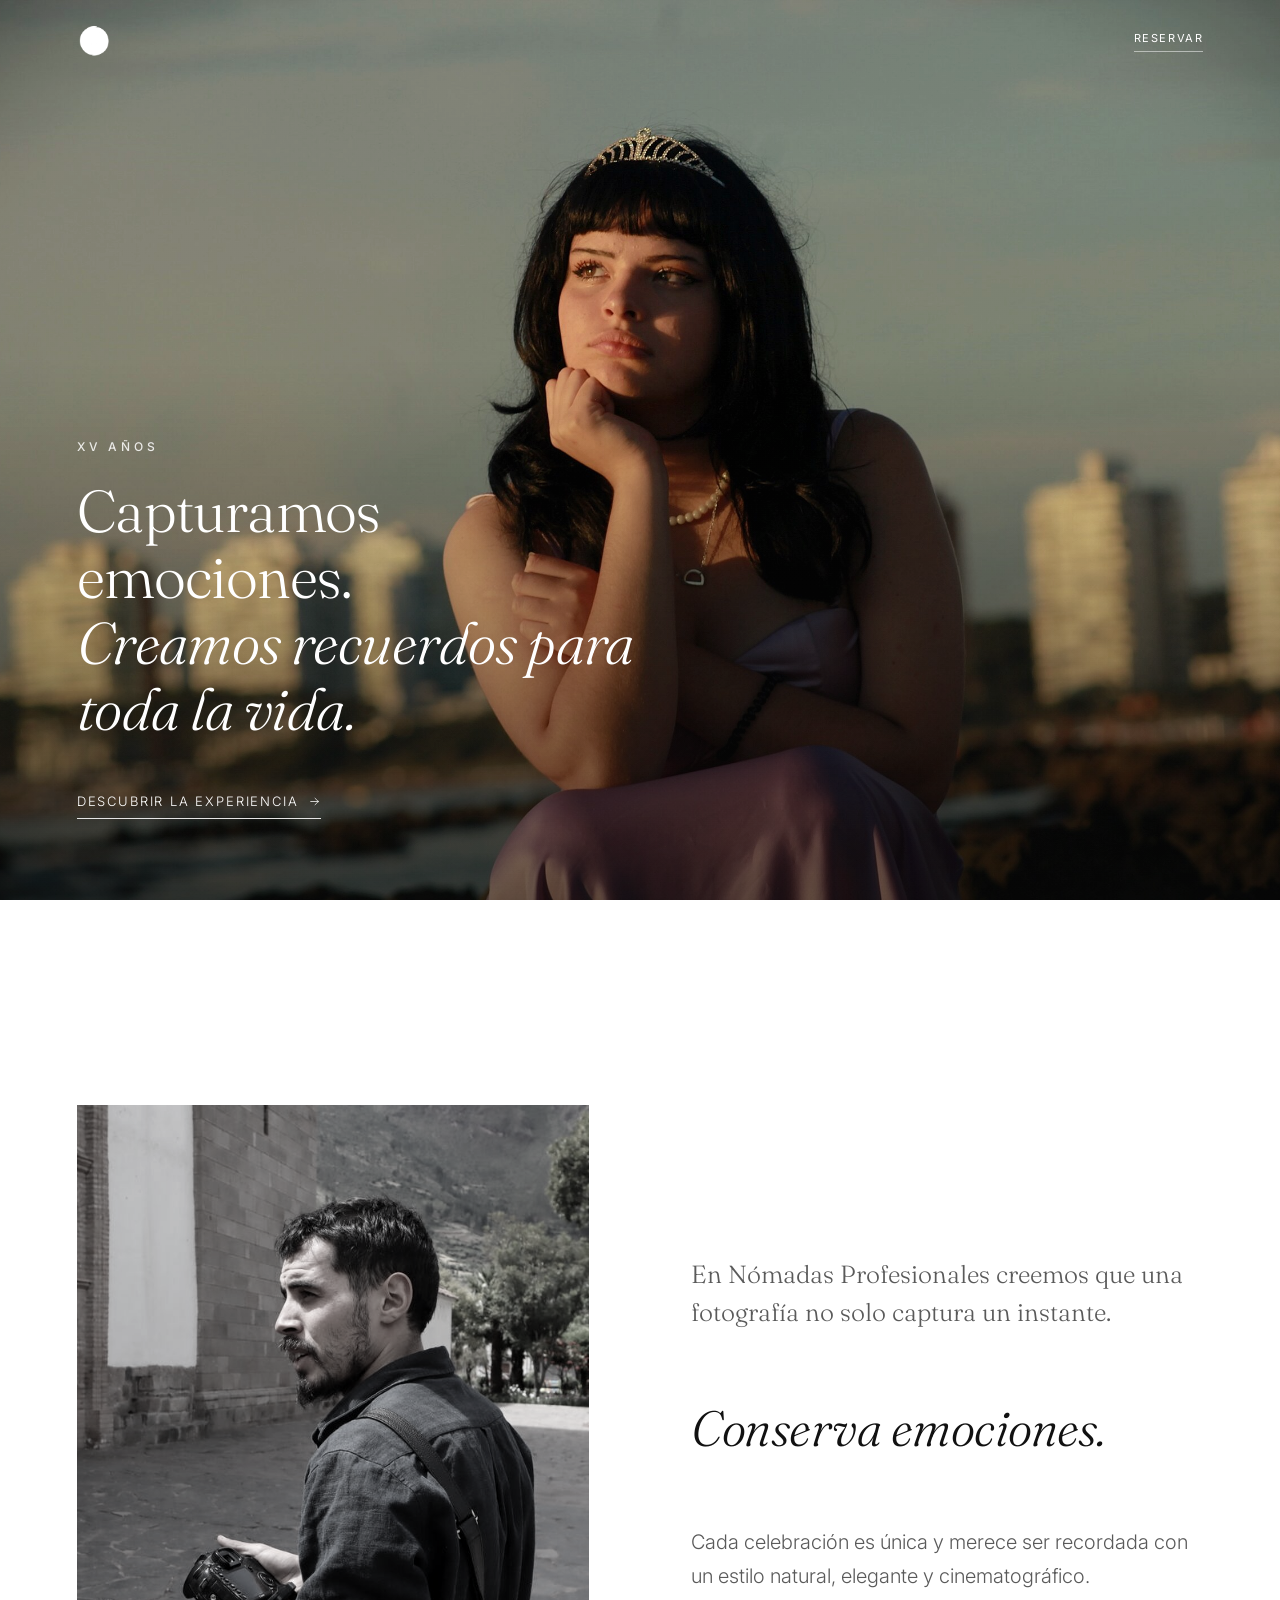
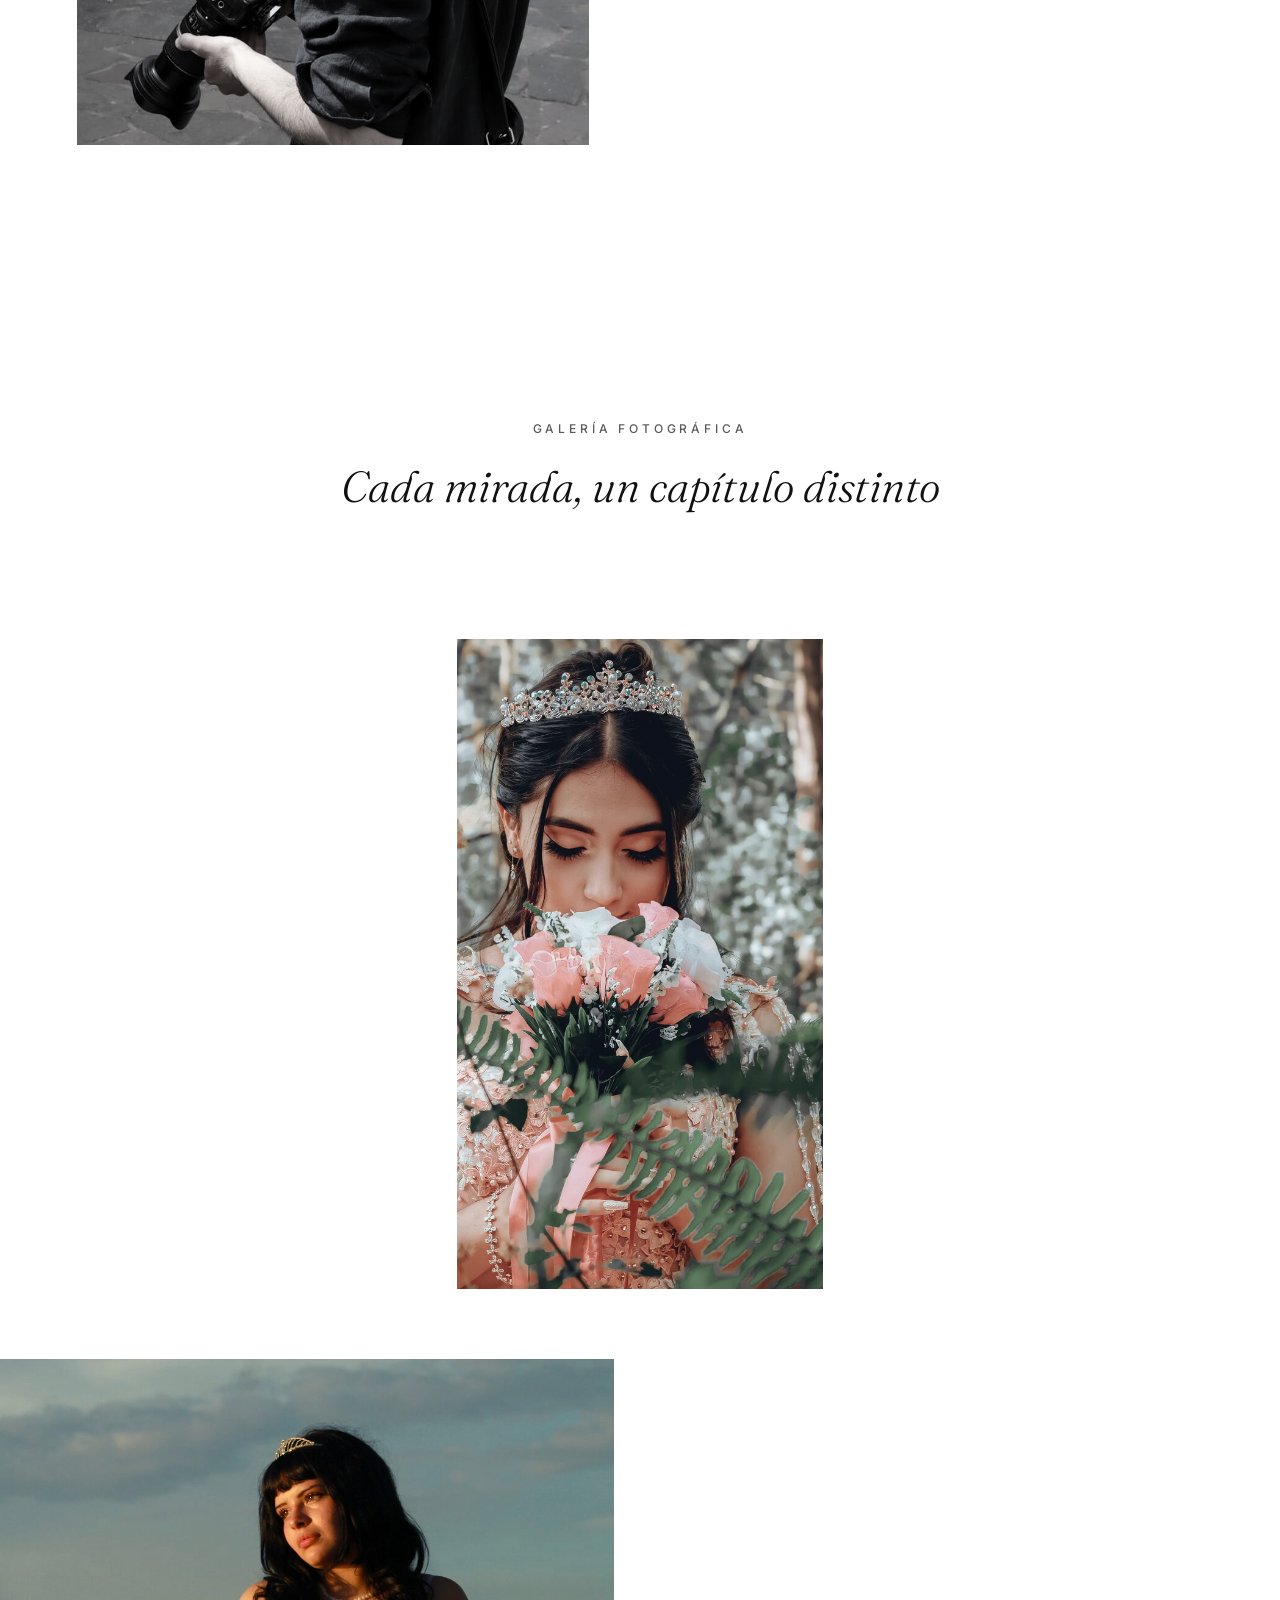
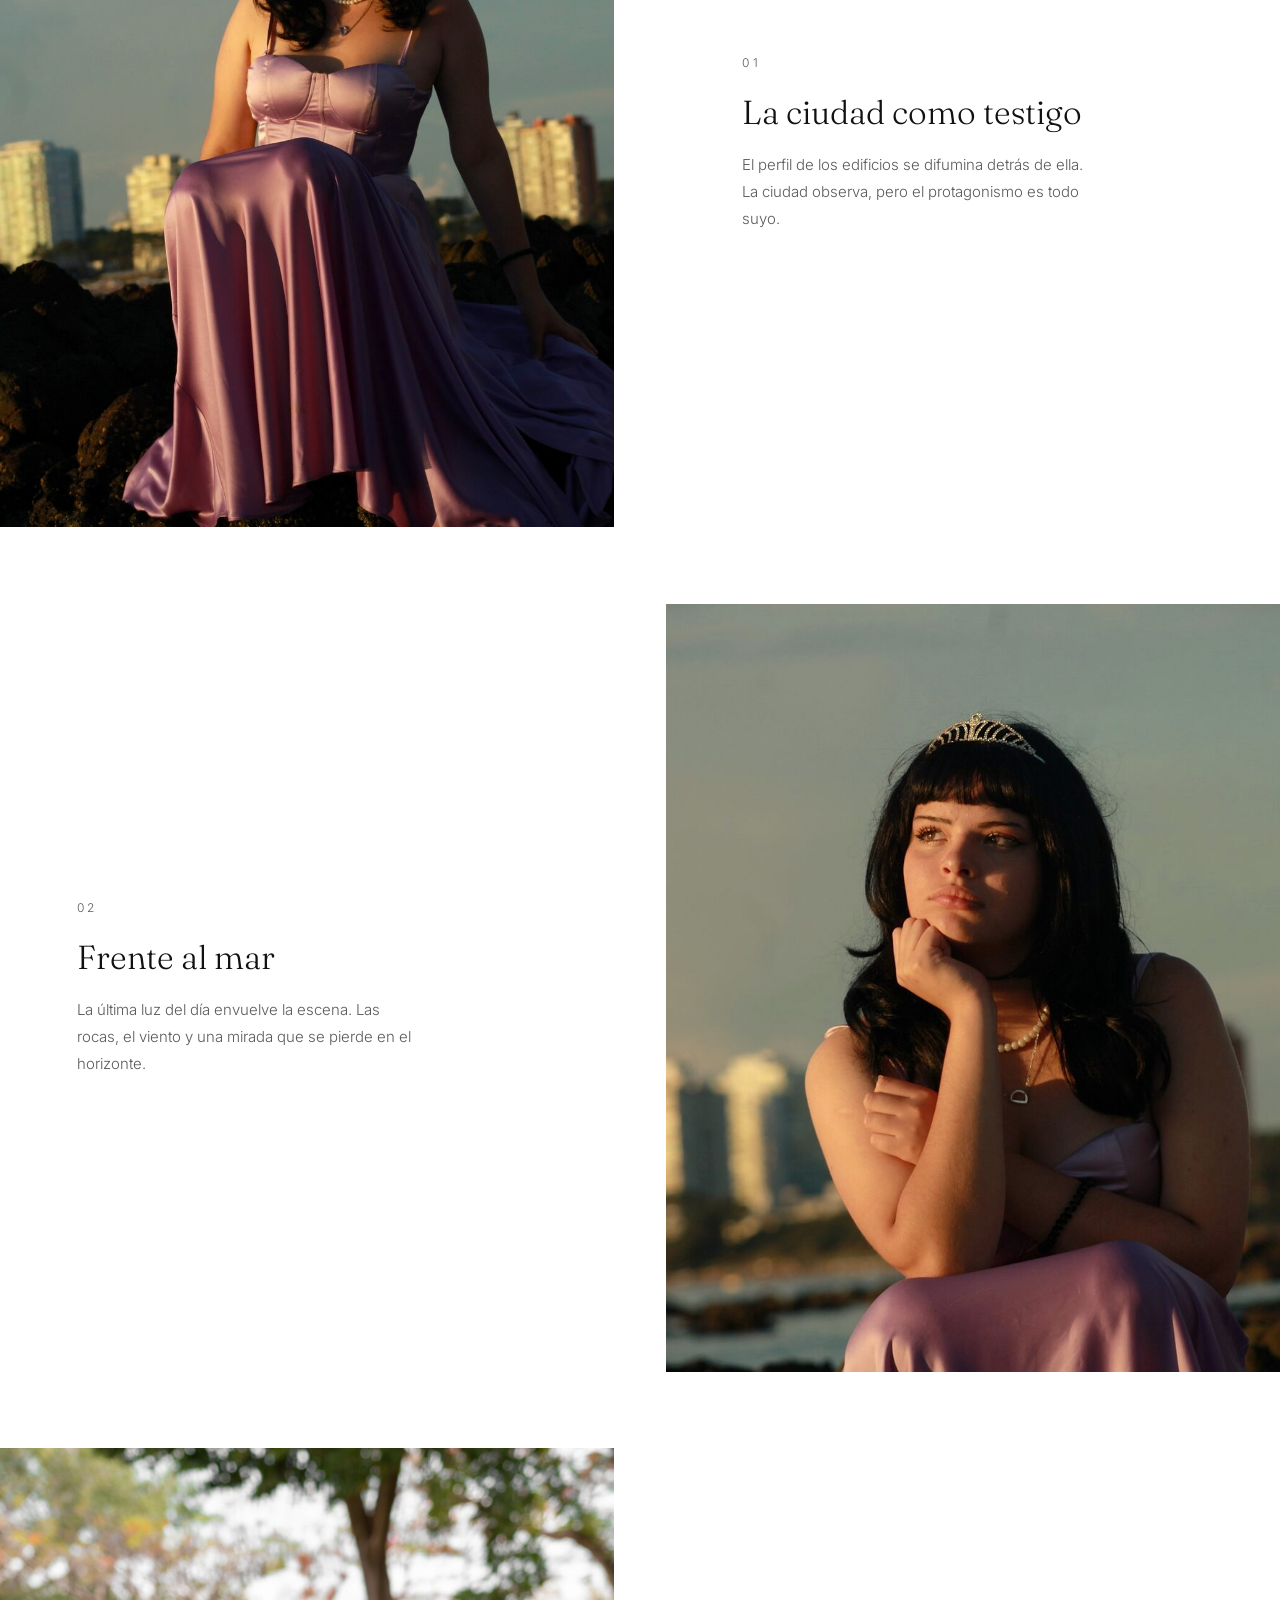
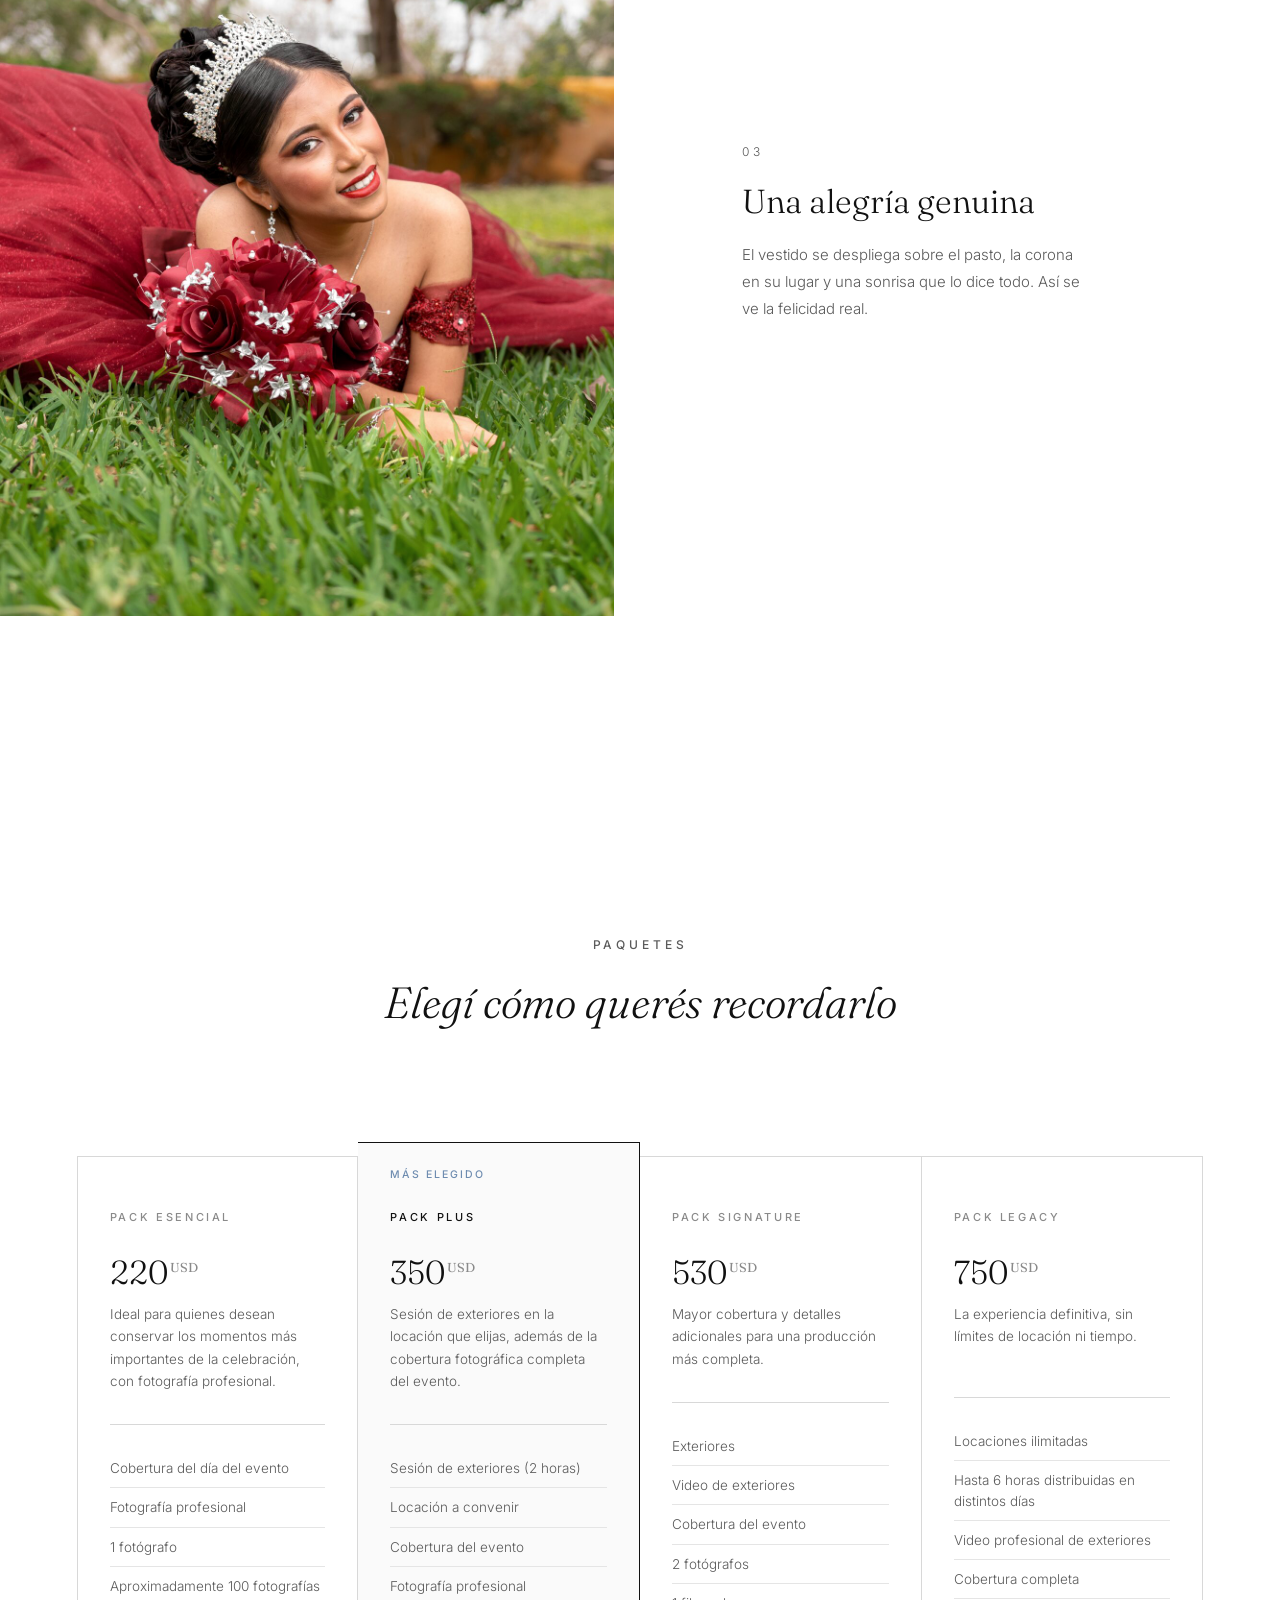
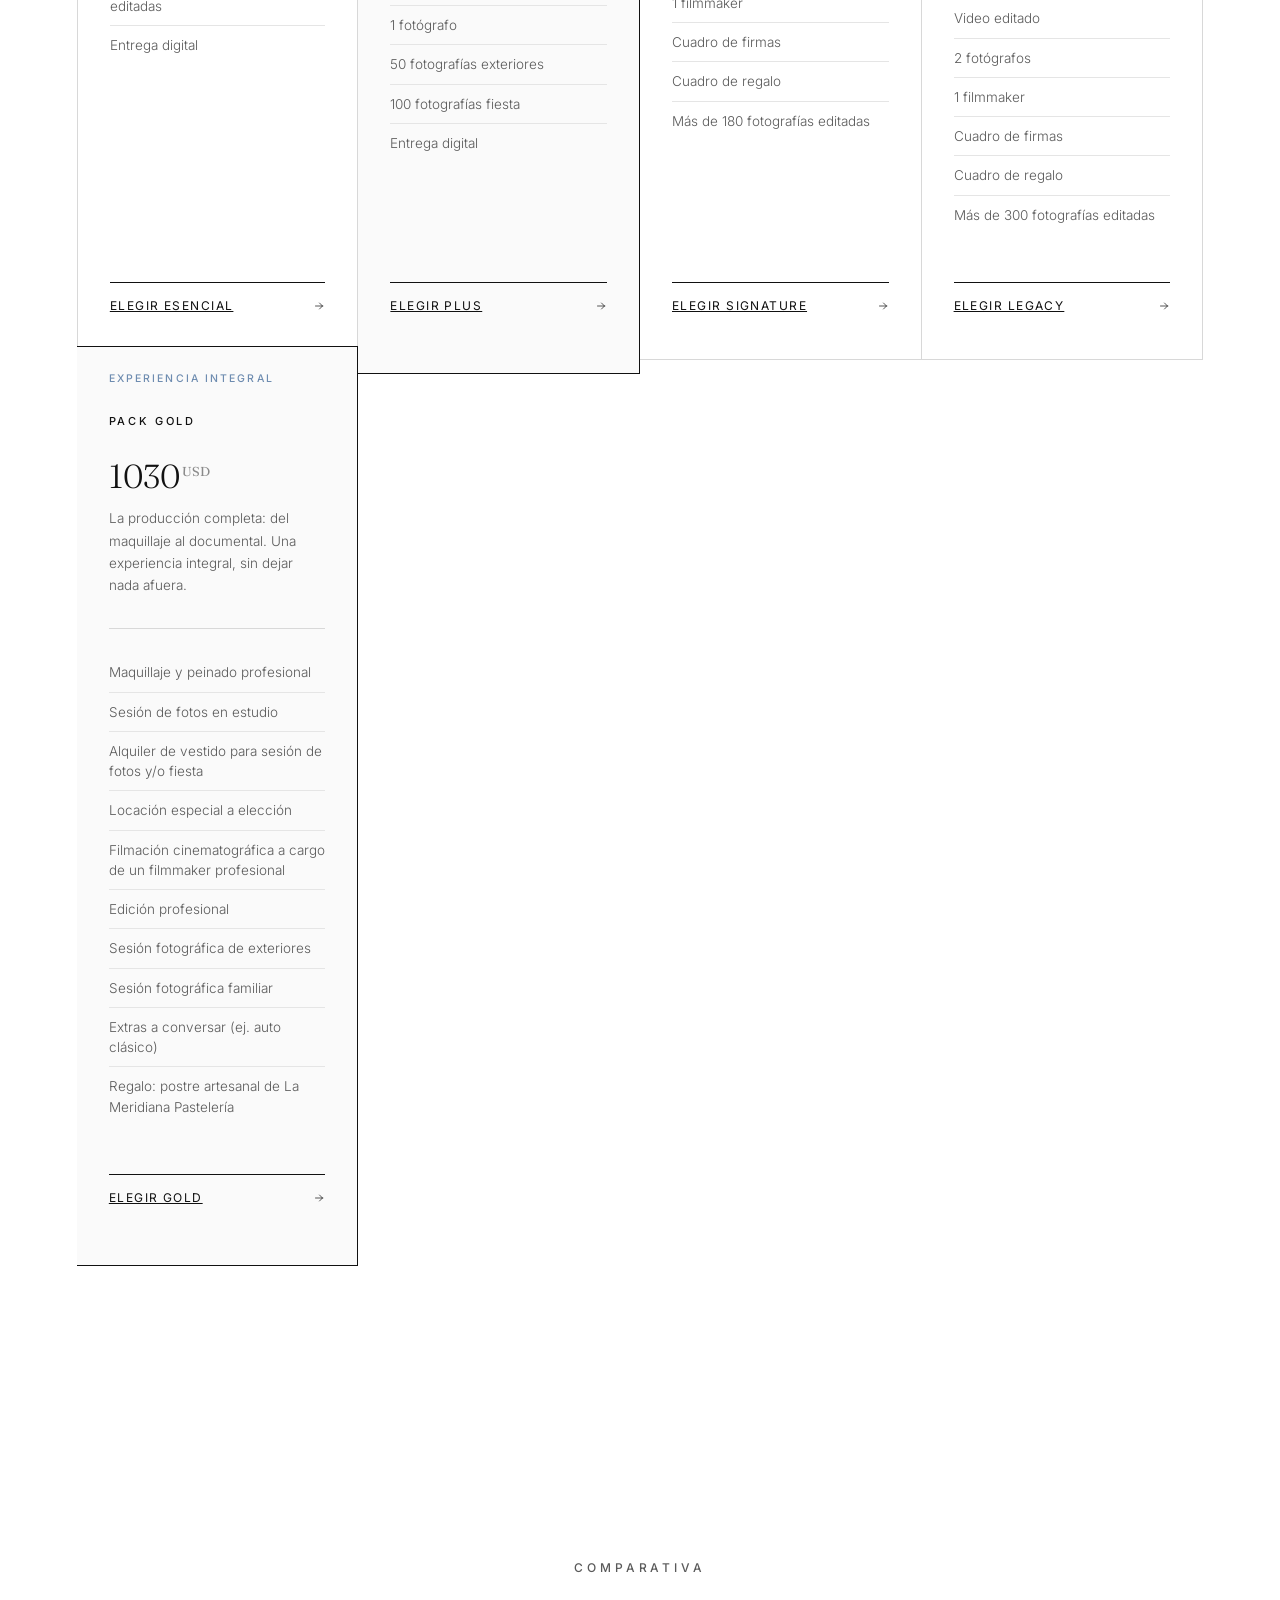
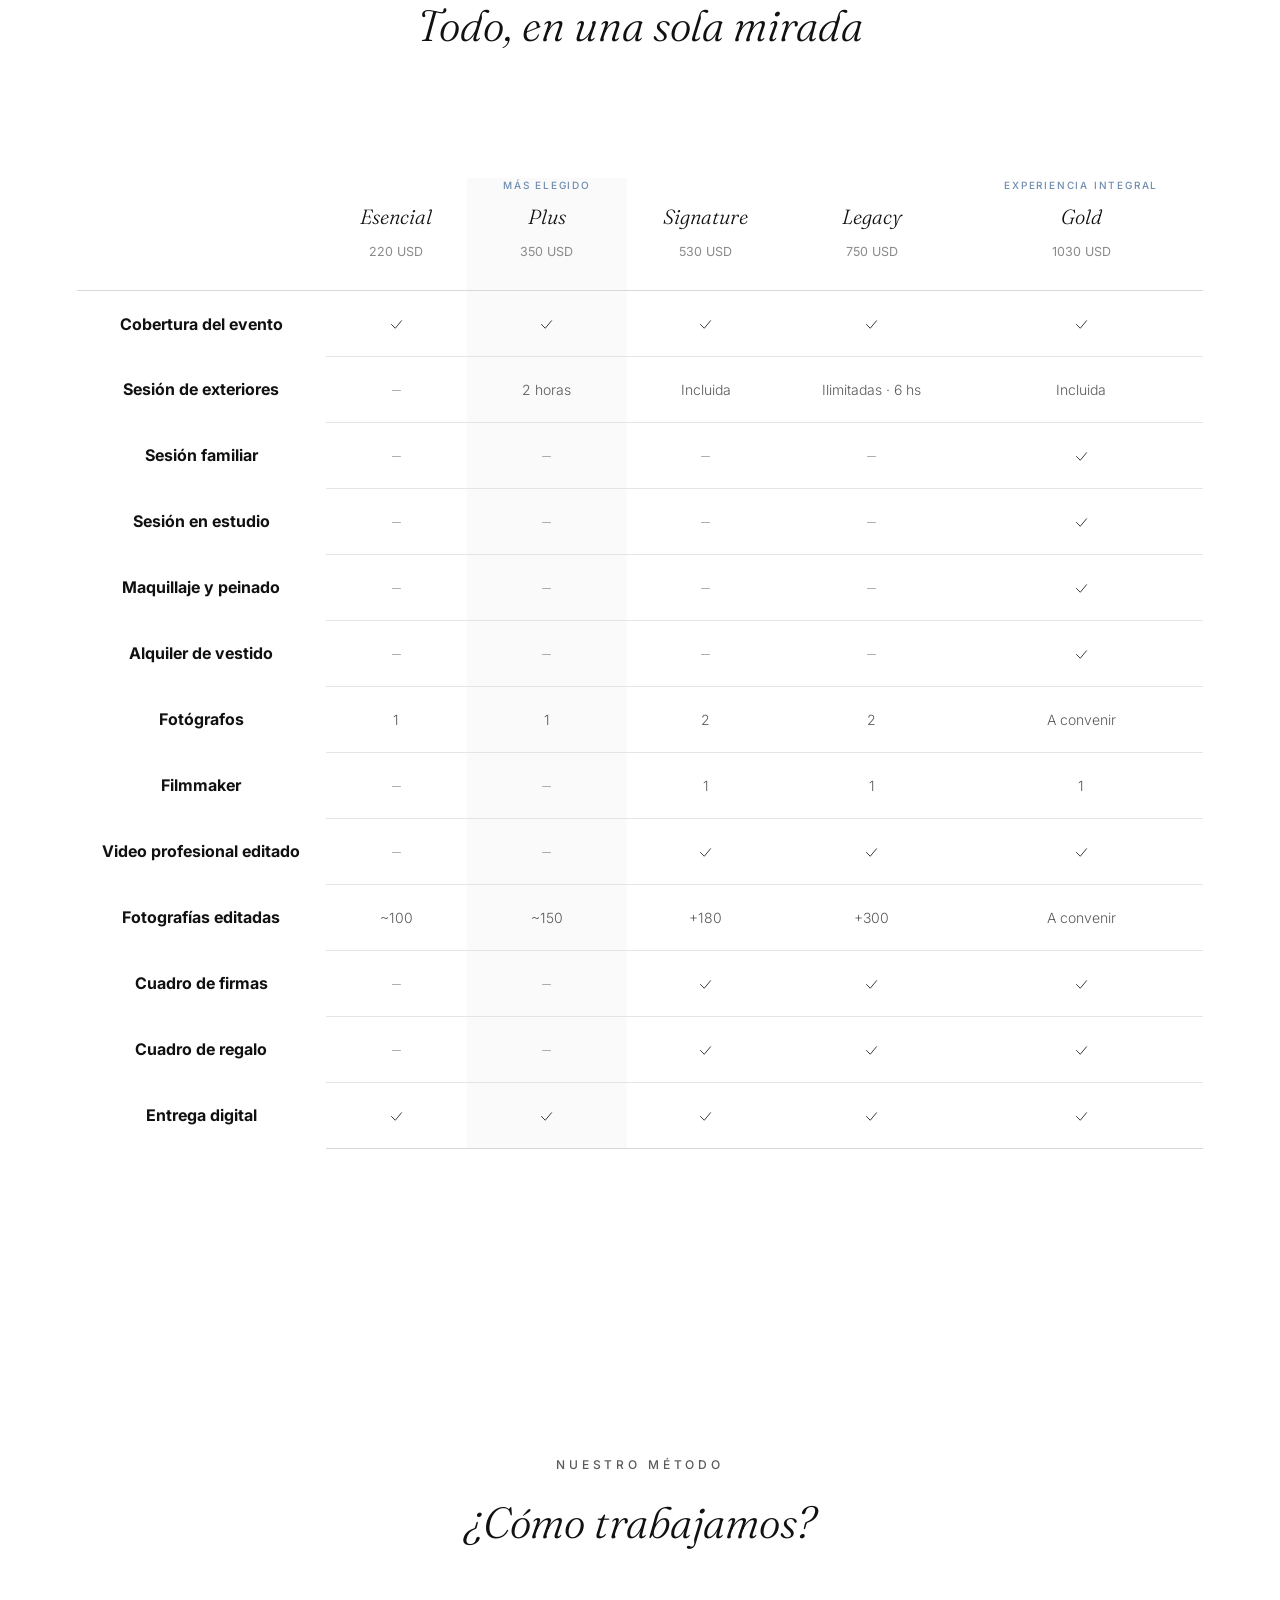
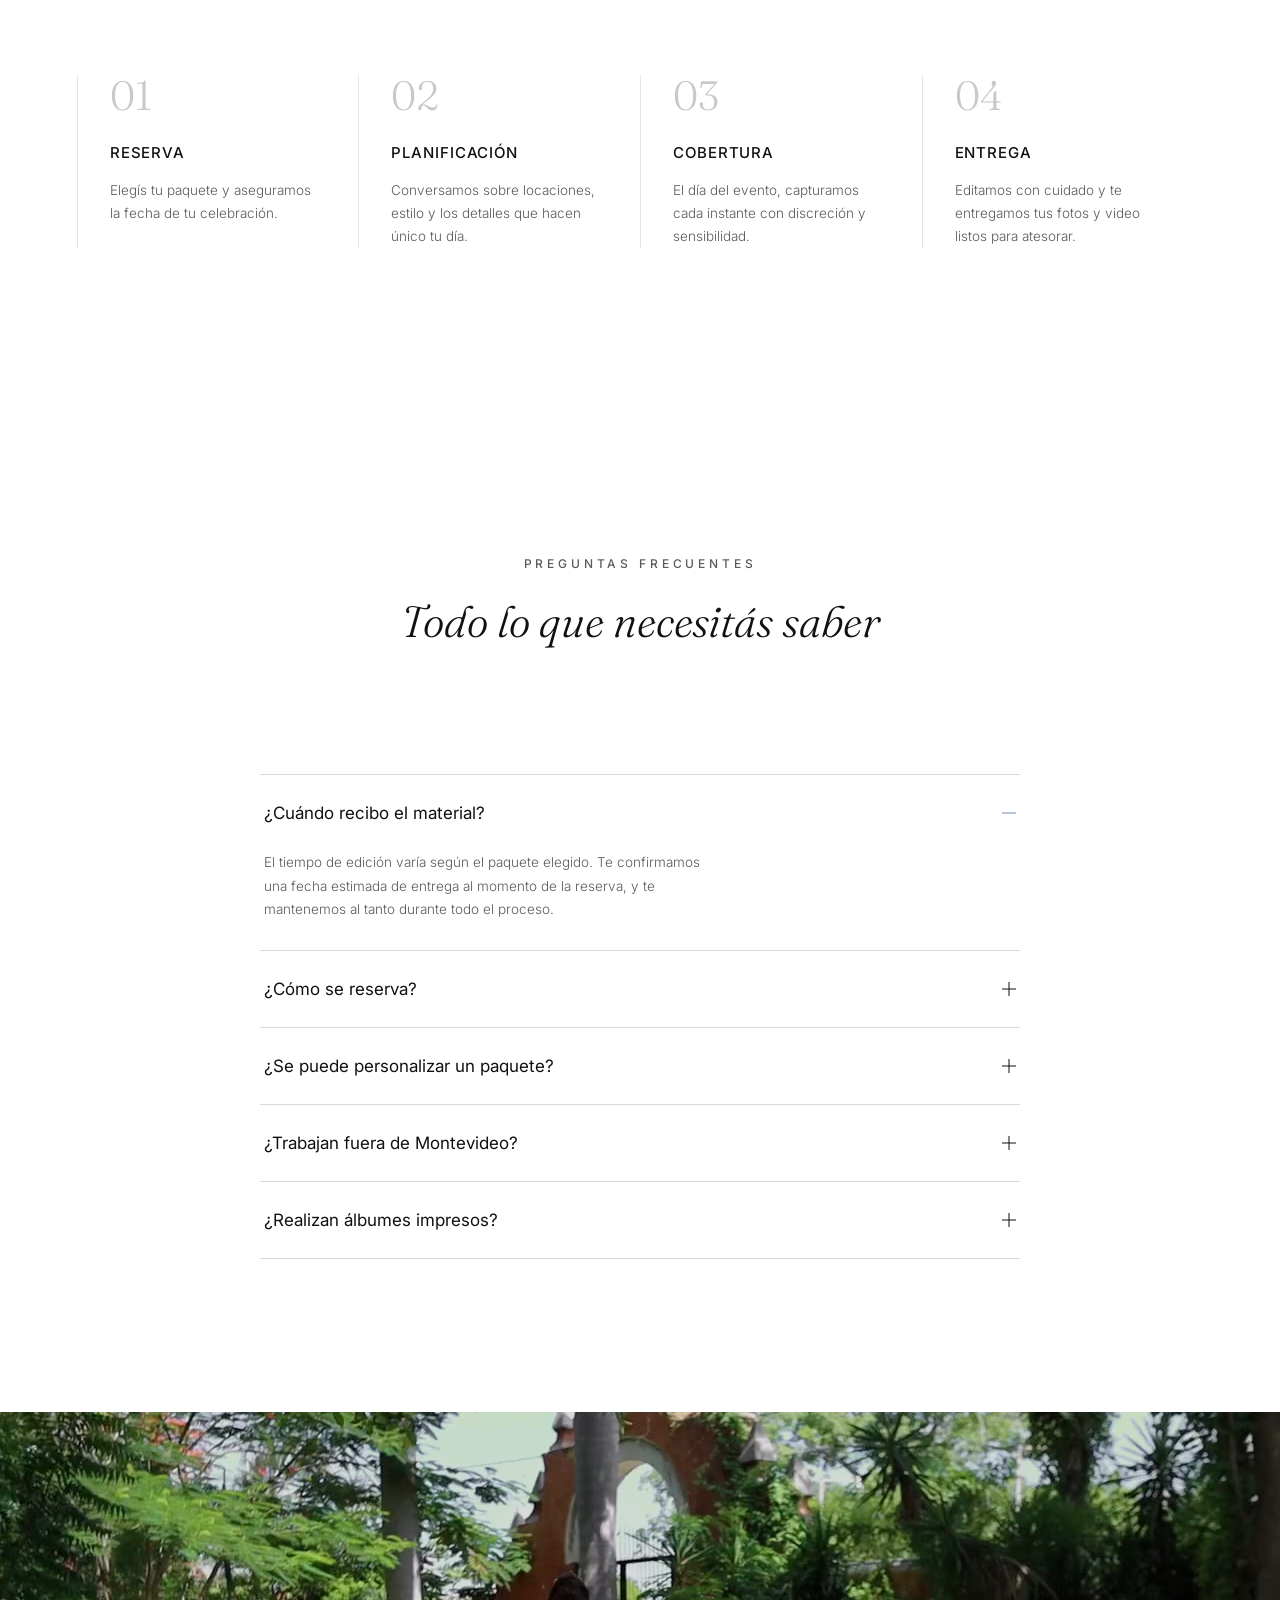
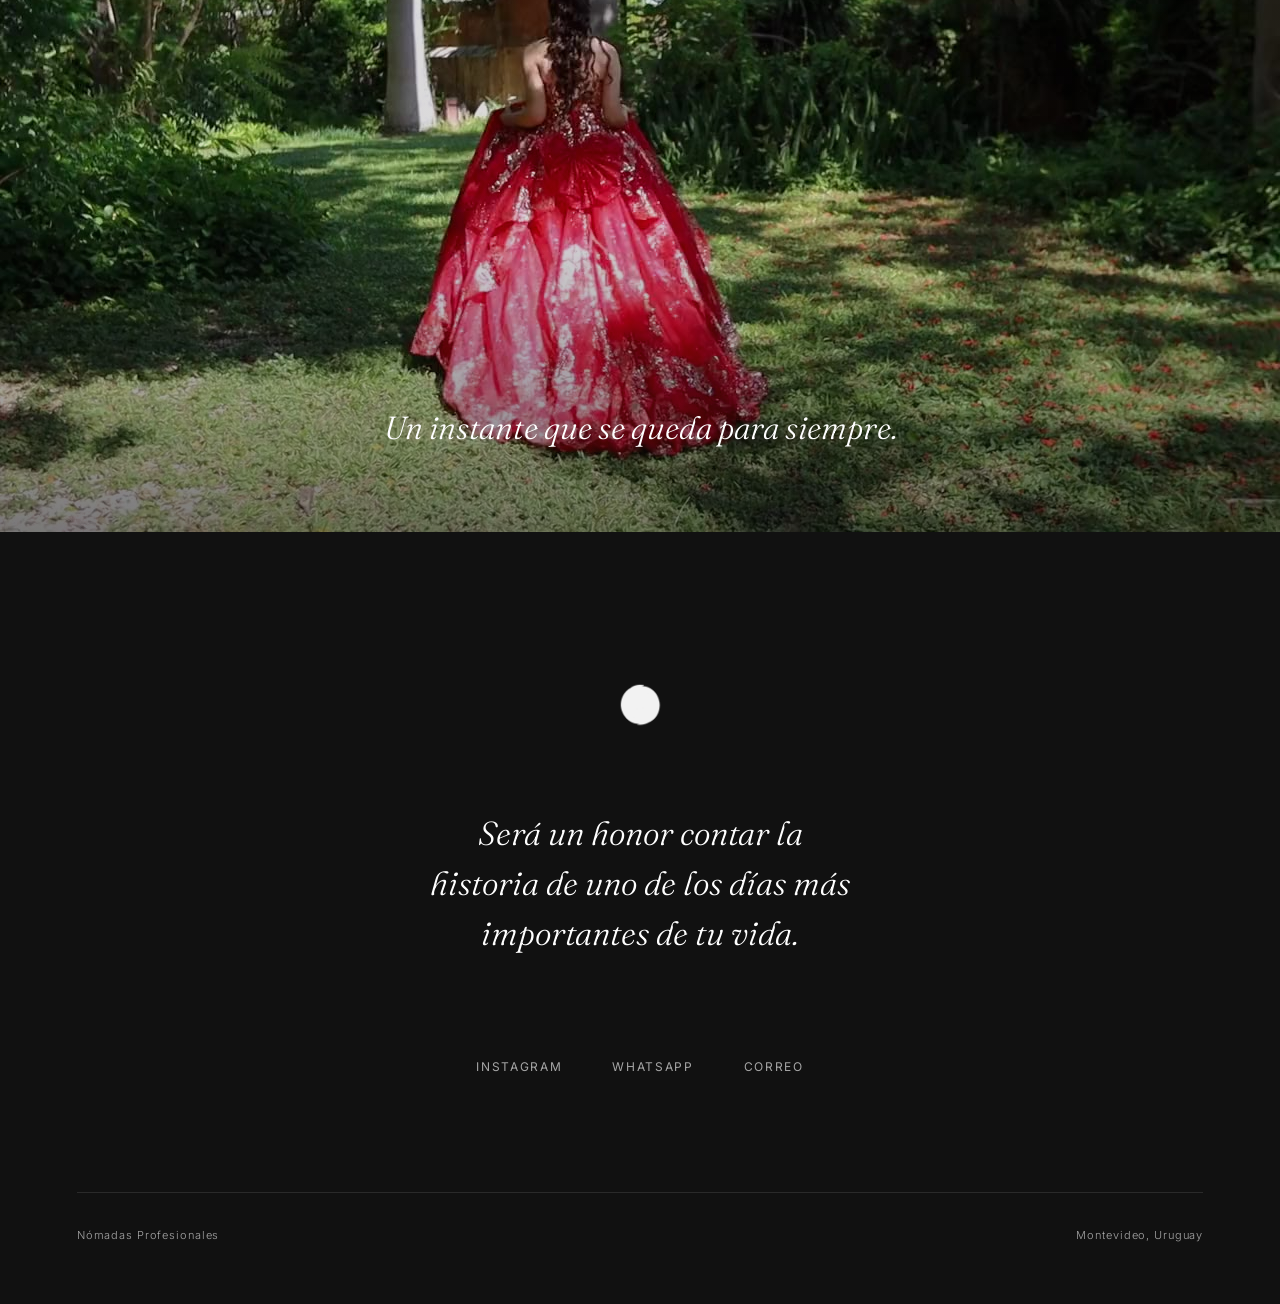
==== commit 73624e8f: "Add files via upload" ====
--- a/index (2).html
+++ b/index (2).html
@@ -269,7 +269,7 @@
           <ul class="tarjeta__lista">
             <li>Maquillaje y peinado profesional</li>
             <li>Sesión de fotos en estudio</li>
-            <li>2 vestidos</li>
+            <li>Alquiler de vestido para sesión de fotos y/o fiesta</li>
             <li>Locación especial a elección</li>
             <li>Filmación cinematográfica a cargo de un filmmaker profesional</li>
             <li>Edición profesional</li>
@@ -379,12 +379,12 @@
               <td><svg class="icono icono--check" viewBox="0 0 24 24" aria-label="Incluido"><polyline points="4 12 10 18 20 6"/></svg></td>
             </tr>
             <tr>
-              <th scope="row">Vestidos incluidos</th>
-              <td><svg class="icono icono--guion" viewBox="0 0 24 24" aria-label="No incluido"><line x1="5" y1="12" x2="19" y2="12"/></svg></td>
-              <td class="col-plus"><svg class="icono icono--guion" viewBox="0 0 24 24" aria-label="No incluido"><line x1="5" y1="12" x2="19" y2="12"/></svg></td>
-              <td><svg class="icono icono--guion" viewBox="0 0 24 24" aria-label="No incluido"><line x1="5" y1="12" x2="19" y2="12"/></svg></td>
-              <td><svg class="icono icono--guion" viewBox="0 0 24 24" aria-label="No incluido"><line x1="5" y1="12" x2="19" y2="12"/></svg></td>
-              <td>2</td>
+              <th scope="row">Alquiler de vestido</th>
+              <td><svg class="icono icono--guion" viewBox="0 0 24 24" aria-label="No incluido"><line x1="5" y1="12" x2="19" y2="12"/></svg></td>
+              <td class="col-plus"><svg class="icono icono--guion" viewBox="0 0 24 24" aria-label="No incluido"><line x1="5" y1="12" x2="19" y2="12"/></svg></td>
+              <td><svg class="icono icono--guion" viewBox="0 0 24 24" aria-label="No incluido"><line x1="5" y1="12" x2="19" y2="12"/></svg></td>
+              <td><svg class="icono icono--guion" viewBox="0 0 24 24" aria-label="No incluido"><line x1="5" y1="12" x2="19" y2="12"/></svg></td>
+              <td><svg class="icono icono--check" viewBox="0 0 24 24" aria-label="Incluido"><polyline points="4 12 10 18 20 6"/></svg></td>
             </tr>
             <tr>
               <th scope="row">Fotógrafos</th>
--- a/css/style.css
+++ b/css/style.css
@@ -1,5 +1,5 @@
 /* ==========================================================================
-   NÓMADAS PROFESIONALES — XV AÑOS
+   NÓMADAS PROFESIONALES — XV AÑOS 
    Hoja de estilos principal
    Sistema: variables CSS, mobile-first, sin frameworks
    ========================================================================== */
@@ -761,7 +761,7 @@
 .tabla-comparativa {
   width: 100%;
   border-collapse: collapse;
-  min-width: 760px;
+  min-width: 960px;
 }
 
 .tabla-comparativa thead th {
